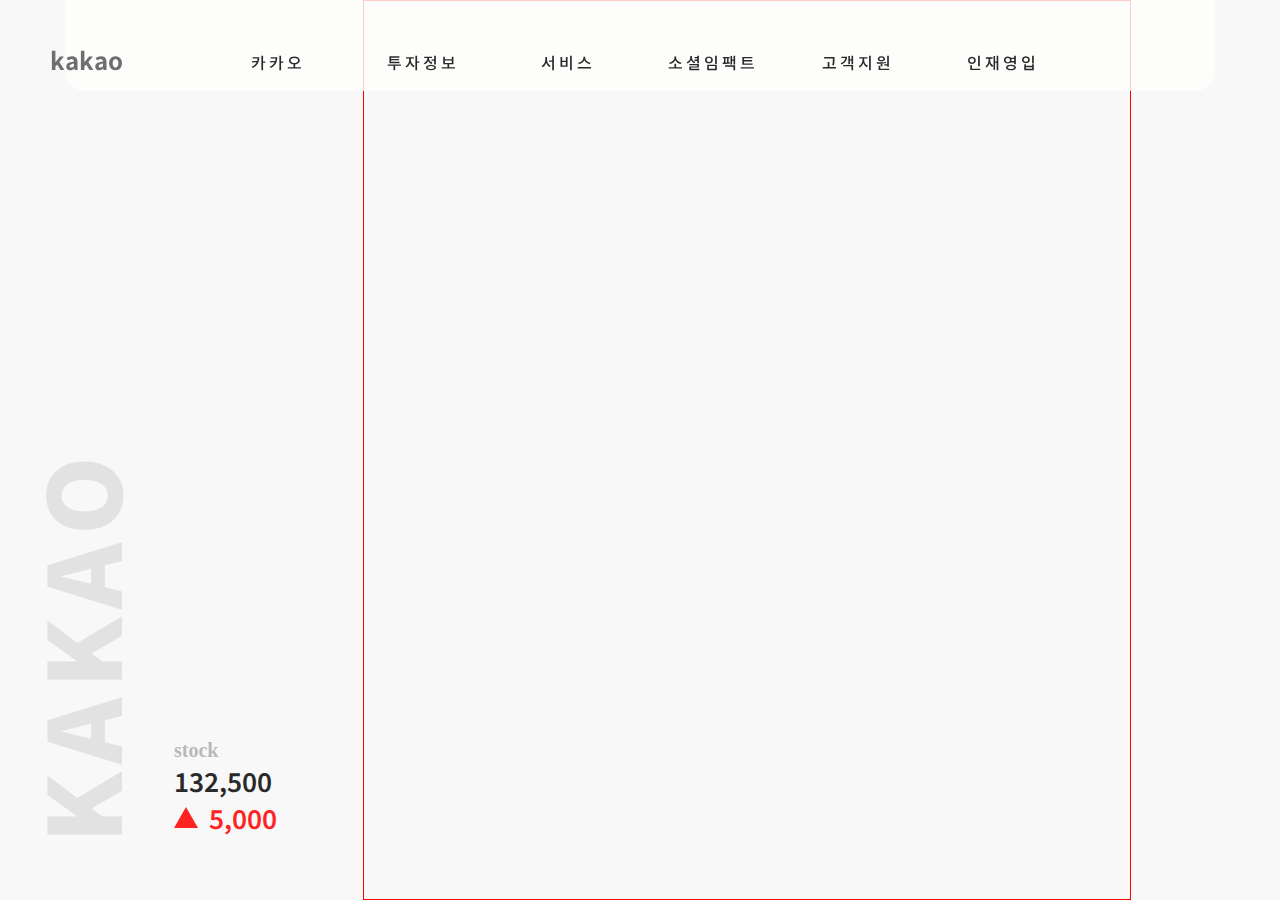
==== src/main.html @ daf3511b "First upload" ====
<!DOCTYPE html>
<html lang="en">
<head>
    <meta charset="UTF-8">
    <meta name="viewport" content="width=device-width, initial-scale=1.0">
    <link href="https://fonts.googleapis.com/css2?family=Noto+Sans+KR:wght@400;500;700;900&display=swap" rel="stylesheet">
    <link rel="stylesheet" href="css/default.css" type="text/css">
    <link rel="stylesheet" href="css/style.css" type="text/css">
    <script src="https://ajax.googleapis.com/ajax/libs/jquery/3.4.1/jquery.min.js"></script>
    <script src="script/data.js"></script>
    <script src="script/menu.js"></script>
    <script src="script/script.js"></script>
    <title></title>
</head>
<body>
    <container>
        <nav class = "menu_cont">
            <a href="javascript:void(0)" class="logo">
                <span>kakao</span>
            </a>
            <div class="menu_wrap">
                <ul class="menu_set">
                    <!-- Add menu tag -->
                </ul>
                <div class="menu_bg"></div>
            </div>
        </nav>
        <div class="main_cont">
            <section class = "tit_cont cont">
                <div class="tit_wrap">
                    <span>KAKAO</span>
                </div>
                <div class="stok_wrap">
                    <div class="stok_txt_wrap">
                        <h1>stock</h1>
                        <span class = "ret">132,500</span>
                        <span class = "chg">5,000</span>
                    </div>
                </div>
            </section>
            <section class = "pres_cont cont">

            </section>
        </div>
    </container>
</body>
</html>
---- src/css/default.css ----
.testline{border: 1px solid #f00;}
*{padding: 0; margin: 0; box-sizing: border-box;}

a,
a:link,
a:visited,
a:hover {color: #000; text-decoration: none; display: block;}

a.off{cursor: default;}

ul,
li{list-style: none;}

/* Center Align(position : absolute) */
.align_center{top: 0; bottom: 0; left: 0; right: 0; margin: auto;}
---- src/css/style.css ----
.line{border: 1px solid red;}
html{min-width: 1200px;}
body{overflow: hidden;}
span{font-family: 'Noto Sans KR', sans-serif;}
.menu_cont{position: fixed; width: 100vw; z-index: 20;}
.menu_cont .logo{display: block; position: absolute; left: 0; bottom: -7px; padding-left: 50px;}
.menu_cont .logo > span{font-family: 'Noto Sans KR', sans-serif; font-size: 1.5rem; color: #6e6e6e; font-weight: bold;}
.menu_cont .menu_wrap{width: 870px; min-width: 570px; height: 70px; margin: 0 auto; position: relative;}
.menu_cont .menu_wrap .menu_set{display: flex; width: 100%; height: 90px; padding-top: 30px;}
.menu_cont .menu_wrap .menu_set > li{display: inline-block; flex: 1; }
.menu_cont .menu_wrap .menu_set > li::before{content: ""; height: 1px; width: 140px; position: absolute; transform: translateX(-50%); left: 50%; bottom: 0;}
.menu_cont .menu_wrap .menu_set > li > a{display: block; position: relative; text-align: center; padding: 20px 0;}
.menu_cont .menu_wrap .menu_set > li > a > span{color: #292929; font-size: 1rem; font-weight: 500; letter-spacing: 3px;}
.menu_cont .menu_wrap .menu_set > li > .dept2{display: flex; position: absolute; width: 1150px; left: 50%; top: 90px; height: 0px; 
     transform: translateX(-50%); min-width: 760px; visibility: hidden; overflow: hidden; transition: height .2s;}
.menu_cont .menu_wrap .menu_set > li.on > .dept2{visibility: visible;}
.menu_cont .menu_wrap .menu_set > li > .dept2 > li{display: block; flex: 1;}
.menu_cont .menu_wrap .menu_set > li > .dept2 > li > a{position: relative; text-align: center; padding: 15px 0;}
.menu_cont .menu_wrap .menu_set > li > .dept2 > li > a > span{color: #292929; font-size: 0.93rem; font-weight: 500; letter-spacing: 3px;}
.menu_cont .menu_wrap .menu_set > li > .dept2 > li > .dept3 > li > a{position: relative; padding: 5px 0; text-align: center;}
.menu_cont .menu_wrap .menu_set > li > .dept2 > li > .dept3 > li > a > span{color: #808080; font-size: 0.87rem; font-weight: 500; letter-spacing: 3px;}

.menu_cont .menu_wrap .menu_bg{width: 1150px; height: 91px; position: absolute; left: 50%; top: 0; z-index: -5;  background: #fefefb;
     border-radius: 0 0 20px 20px; transform: translateX(-50%); opacity: 0.8; min-width: 760px; transition: height .2s;}

.main_cont{width: 3600px; height: 100vh; background: #f8f8f8; position: relative;}
.main_cont .cont{position: absolute; height: 100%; bottom: 0;}
.main_cont .tit_cont{width: 298px;}
.main_cont .tit_cont .tit_wrap{float: left; width: 50%; height: 100%; position: relative;}
.main_cont .tit_cont .tit_wrap > span{display: block; position: absolute; color: #292929; font-size: 6.25rem; font-weight: 900; opacity: 0.1; 
     letter-spacing: 10px; transform: rotate(-90deg); left: -120px; bottom: 183px;}
.main_cont .tit_cont .stok_wrap{float : left; width: 50%; height: 100%; position: relative;}
.main_cont .tit_cont .stok_wrap .stok_txt_wrap{position: absolute; bottom: 64px; left: 25px;}
.main_cont .tit_cont .stok_wrap .stok_txt_wrap > h1{color: #292929; opacity: 0.3; font-size: 1.25rem;}
.main_cont .tit_cont .stok_wrap .stok_txt_wrap > span{display: block; font-size: 1.625rem; font-weight: 600;}
.main_cont .tit_cont .stok_wrap .stok_txt_wrap .ret{color: #292929;}
.main_cont .tit_cont .stok_wrap .stok_txt_wrap .chg{color: #fe2323; position: relative; padding-left: 35px;}
.main_cont .tit_cont .stok_wrap .stok_txt_wrap .chg::after{content: ""; display: block; width: 0; height: 0; border-left: 12px solid transparent; 
     border-right: 12px solid transparent; border-bottom: 21px solid #fe2323; position: absolute; left: 0; bottom: 8px;}
.main_cont .pres_cont{width: 768px; left: 363px; border : 1px solid red;}
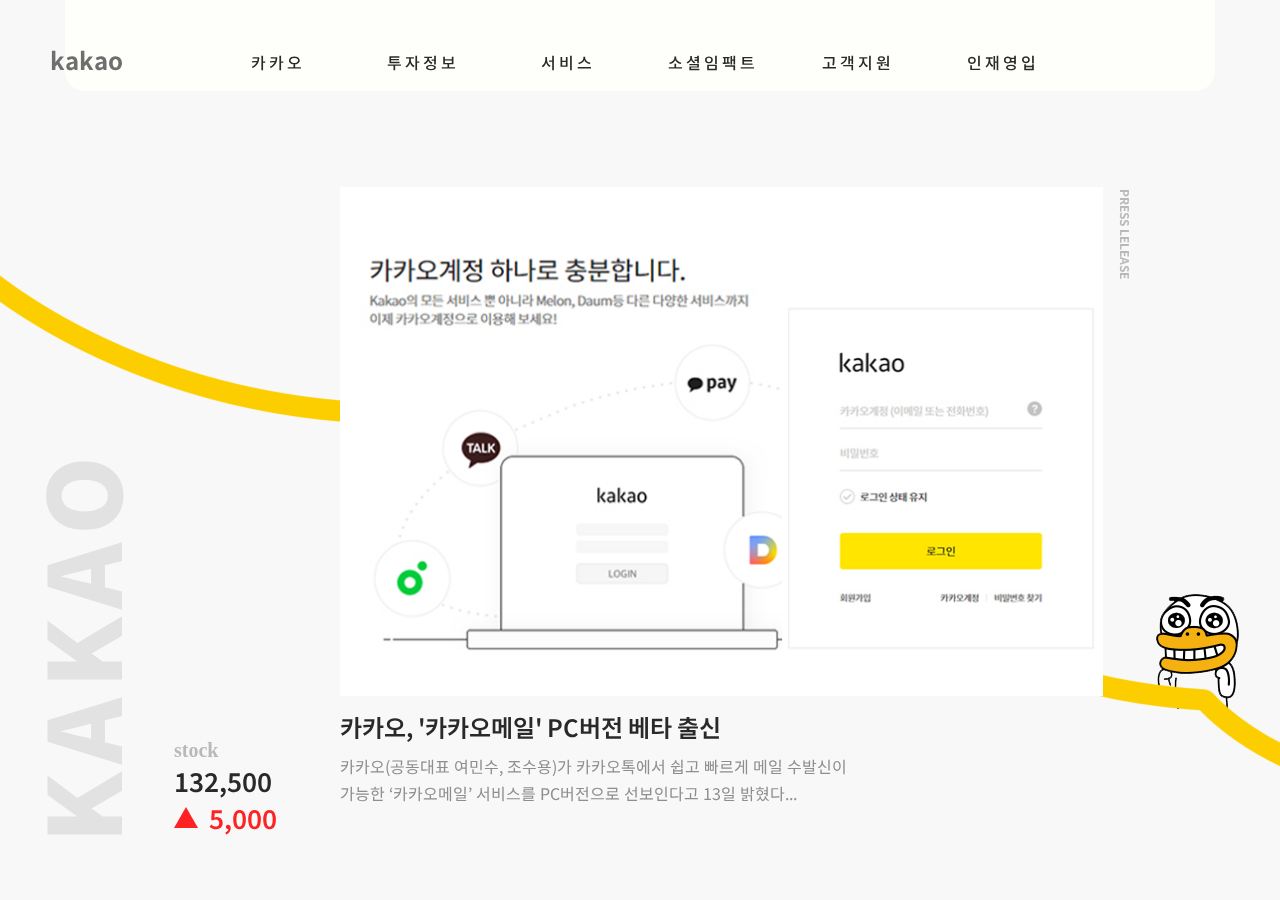
==== commit 00b9da56: "All frame clear" ====
--- a/src/main.html
+++ b/src/main.html
@@ -26,21 +26,85 @@
             </div>
         </nav>
         <div class="main_cont">
-            <section class = "tit_cont cont">
-                <div class="tit_wrap">
-                    <span>KAKAO</span>
-                </div>
-                <div class="stok_wrap">
-                    <div class="stok_txt_wrap">
-                        <h1>stock</h1>
-                        <span class = "ret">132,500</span>
-                        <span class = "chg">5,000</span>
+            <div class="main_wrap">
+                <section class = "tit_cont cont">
+                    <div class="tit_wrap">
+                        <span>KAKAO</span>
                     </div>
-                </div>
-            </section>
-            <section class = "pres_cont cont">
-
-            </section>
+                    <div class="stok_wrap">
+                        <div class="stok_txt_wrap">
+                            <h1>stock</h1>
+                            <span class = "ret">132,500</span>
+                            <span class = "chg">5,000</span>
+                        </div>
+                    </div>
+                </section>
+                <section class = "pres_cont cont">
+                    <div class="img_wrap">
+                        <a href="javascript:void(0)">
+                            <div class = "img_pres"></div>
+                        </a>
+                        <span class = "txt_pres">PRESS LELEASE</span>
+                    </div>
+                    <div class="txt_wrap">
+                        <a href="javascript:void(0)">
+                            <span class = "txt_tit">카카오, '카카오메일' PC버전 베타 출신</span>
+                      
+                            <span class = "txt_det">
+                                카카오(공동대표 여민수, 조수용)가 카카오톡에서 쉽고 빠르게 메일 수발신이<br>
+                                가능한  ‘카카오메일’ 서비스를 PC버전으로 선보인다고 13일 밝혔다...</span>
+                        </a>
+                    </div>
+                </section>
+                <section class = "ser_tech_cont cont">
+                    <div class="left_cont rl_cont">
+                        <a href="javascript:void(0)">
+                            <div class="ser_img1"></div>
+                            <div class="ser_img2"></div>
+                        </a>
+                        <span class = "txt_ser">SERVICE</span>
+                    </div>
+                    <div class="right_cont rl_cont">
+                        <div class="ser_txt_cont">
+                            <div class="ser_txt">
+                                <a href="javascript:void(0)">
+                                    <h1>사람과 세상, 그 이상을 연결하는 카톡</h1>
+                                    <span>채팅은 물론 일정 관리, 송금, #검색 등 다양한 기능을<br>
+                                        제공하는 카카오톡은 우리의 생활을 보다 편리하게 만들<br>
+                                        어 주고 있습니다. 카카오톡을 통해 세상의 정보와 즐길<br>
+                                        거리에 보다 가까이 ...</span>
+                                </a>
+                            </div>
+                        </div>
+                        <div class="tech_cont">
+                            <a href="javascript:void(0)">
+                                <h1 class = "tit">새로워진 카카오 tech를 소개합니다.</h1>
+                                <div class = "img"></div>
+                            </a>
+                            <span class = "txt_tech">TECH</span>
+                        </div>
+                    </div>
+                </section>
+                <section class = "soc_pri_cont cont">
+                    <div class="soc_cont">
+                        <a href="javascript:void(0)">
+                            <div class="img_soc"></div>
+                            <div class="soc_txt">
+                                <h1>세계 행복의 날 기념, 같이가치 ‘안녕하세요’ 캠페인을 소개합니다.</h1>
+                                <span>'세계 행복의 날'이라는 기념일을 들어보신 적 있나요? 2012년 국제연합(UN)이 모든 사람들이 행복하게 살 수 있도록 전 세계가 함께<br>
+                                    노력하자는 취지로 매년 3월 20일을 '세계 행복의 날'로 정했는데요...</span>
+                            </div>
+                        </a>
+                        <div class="txt_soc">SOCIAL IMPACT</div>
+                    </div>
+                    <div class="pri_cont">
+                        <a href="javascript:void(0)">
+                            <div class="pri_txt">카카오는 데이터의 연결과 보호의 균형을<br>
+                                위해 언제나 최선을 다하겠습니다.</div>
+                        </a>
+                    </div>
+                </section>
+            </div>
         </div>
     </container>
 </body>
--- a/src/css/style.css
+++ b/src/css/style.css
@@ -1,7 +1,9 @@
 .line{border: 1px solid red;}
-html{min-width: 1200px;}
-body{overflow: hidden;}
+html{min-width: 1200px; scroll-behavior: smooth;}
+body{overflow-y: hidden; background: #f8f8f8;}
 span{font-family: 'Noto Sans KR', sans-serif;}
+
+/* menu */
 .menu_cont{position: fixed; width: 100vw; z-index: 20;}
 .menu_cont .logo{display: block; position: absolute; left: 0; bottom: -7px; padding-left: 50px;}
 .menu_cont .logo > span{font-family: 'Noto Sans KR', sans-serif; font-size: 1.5rem; color: #6e6e6e; font-weight: bold;}
@@ -19,22 +21,77 @@
 .menu_cont .menu_wrap .menu_set > li > .dept2 > li > a > span{color: #292929; font-size: 0.93rem; font-weight: 500; letter-spacing: 3px;}
 .menu_cont .menu_wrap .menu_set > li > .dept2 > li > .dept3 > li > a{position: relative; padding: 5px 0; text-align: center;}
 .menu_cont .menu_wrap .menu_set > li > .dept2 > li > .dept3 > li > a > span{color: #808080; font-size: 0.87rem; font-weight: 500; letter-spacing: 3px;}
+.menu_cont .menu_wrap .menu_bg{width: 1150px; height: 91px; position: absolute; left: 50%; top: 0; z-index: -5;  background: #fefefb;
+     border-radius: 0 0 20px 20px; transform: translateX(-50%); opacity: 0.9; min-width: 760px; transition: height .2s;}
+/* main container */
+.main_cont{width: 100vw; height: 100vh; overflow-x: auto; min-height: 802px;}
+.main_cont .main_wrap{width: 3600px; height: 100%; position: relative; overflow-y: hidden;}
+.main_cont .main_wrap::after{content: "";display: block; position: absolute; width: 3600px; height: 800px; background: url("../img/line_bg.png") no-repeat 0 0;
+      background-size: cover; z-index: -5; background-position-y: -200px; bottom: -34px;}
+.main_cont .main_wrap .cont{position: absolute; height: 100%; bottom: 0;}
 
-.menu_cont .menu_wrap .menu_bg{width: 1150px; height: 91px; position: absolute; left: 50%; top: 0; z-index: -5;  background: #fefefb;
-     border-radius: 0 0 20px 20px; transform: translateX(-50%); opacity: 0.8; min-width: 760px; transition: height .2s;}
+/* - stok & title*/
+.main_cont .main_wrap .tit_cont{width: 298px;}
+.main_cont .main_wrap .tit_cont .tit_wrap{float: left; width: 50%; height: 100%; position: relative;}
+.main_cont .main_wrap .tit_cont .tit_wrap > span{display: block; position: absolute; color: #292929; font-size: 6.25rem; font-weight: 900; opacity: 0.1; 
+     letter-spacing: 10px; transform: rotate(-90deg); left: -120px; bottom: 183px;}
+.main_cont .main_wrap .tit_cont .stok_wrap{float : left; width: 50%; height: 100%; position: relative;}
+.main_cont .main_wrap .tit_cont .stok_wrap .stok_txt_wrap{position: absolute; bottom: 64px; left: 25px;}
+.main_cont .main_wrap .tit_cont .stok_wrap .stok_txt_wrap > h1{color: #292929; opacity: 0.3; font-size: 1.25rem;}
+.main_cont .main_wrap .tit_cont .stok_wrap .stok_txt_wrap > span{display: block; font-size: 1.625rem; font-weight: 600;}
+.main_cont .main_wrap .tit_cont .stok_wrap .stok_txt_wrap .ret{color: #292929;}
+.main_cont .main_wrap .tit_cont .stok_wrap .stok_txt_wrap .chg{color: #fe2323; position: relative; padding-left: 35px;}
+.main_cont .main_wrap .tit_cont .stok_wrap .stok_txt_wrap .chg::after{content: ""; display: block; width: 0; height: 0; border-left: 12px solid transparent; 
+     border-right: 12px solid transparent; border-bottom: 21px solid #fe2323; position: absolute; left: 0; bottom: 8px;}
 
-.main_cont{width: 3600px; height: 100vh; background: #f8f8f8; position: relative;}
-.main_cont .cont{position: absolute; height: 100%; bottom: 0;}
-.main_cont .tit_cont{width: 298px;}
-.main_cont .tit_cont .tit_wrap{float: left; width: 50%; height: 100%; position: relative;}
-.main_cont .tit_cont .tit_wrap > span{display: block; position: absolute; color: #292929; font-size: 6.25rem; font-weight: 900; opacity: 0.1; 
-     letter-spacing: 10px; transform: rotate(-90deg); left: -120px; bottom: 183px;}
-.main_cont .tit_cont .stok_wrap{float : left; width: 50%; height: 100%; position: relative;}
-.main_cont .tit_cont .stok_wrap .stok_txt_wrap{position: absolute; bottom: 64px; left: 25px;}
-.main_cont .tit_cont .stok_wrap .stok_txt_wrap > h1{color: #292929; opacity: 0.3; font-size: 1.25rem;}
-.main_cont .tit_cont .stok_wrap .stok_txt_wrap > span{display: block; font-size: 1.625rem; font-weight: 600;}
-.main_cont .tit_cont .stok_wrap .stok_txt_wrap .ret{color: #292929;}
-.main_cont .tit_cont .stok_wrap .stok_txt_wrap .chg{color: #fe2323; position: relative; padding-left: 35px;}
-.main_cont .tit_cont .stok_wrap .stok_txt_wrap .chg::after{content: ""; display: block; width: 0; height: 0; border-left: 12px solid transparent; 
-     border-right: 12px solid transparent; border-bottom: 21px solid #fe2323; position: absolute; left: 0; bottom: 8px;}
-.main_cont .pres_cont{width: 768px; left: 363px; border : 1px solid red;}+/* - press release */
+.main_cont .main_wrap .pres_cont{width: 768px; left: 340px;}
+.main_cont .main_wrap .pres_cont .img_wrap{height: 700px;position :relative; }
+.main_cont .main_wrap .pres_cont .img_wrap .img_pres{width: 763px; height: 513px; position: absolute; background: url("../img/pressRelease_img.png") no-repeat 0 0; 
+     background-size: contain; bottom: 0px;}
+.main_cont .main_wrap .pres_cont .img_wrap .txt_pres{display: block; position : absolute; transform: rotate(90deg); color: #292929; font-size: 0.75rem; 
+     opacity: 0.3; font-weight: 700; top: 225px; right: -62px;}
+.main_cont .main_wrap .pres_cont .txt_wrap{height: calc(100% - 700px); position: relative; }
+.main_cont .main_wrap .pres_cont .txt_wrap .txt_tit{display: block; color : #292929; font-size: 1.5rem; font-weight: 600; padding: 9px 0 9px 0;}
+.main_cont .main_wrap .pres_cont .txt_wrap .txt_det{display: block; color : #8e8e8e; font-weight: 400; line-height: 27px;}
+
+/*  */
+/* 964px */
+.main_cont .main_wrap .ser_tech_cont{width: 964px; left: 1318px;}
+.main_cont .main_wrap .ser_tech_cont .rl_cont{float: left; width: 50%; height: 100%; position: relative;}
+.main_cont .main_wrap .ser_tech_cont .left_cont > a::before{content: ""; display: block; position: absolute;height: 678px; width: 474px; top: 186px; left: 0;}
+.main_cont .main_wrap .ser_tech_cont .left_cont > a::after{content: ""; display: block; position: absolute;height: 373px; width: 197px;  top: 150px; right: -92px;}
+.main_cont .main_wrap .ser_tech_cont .left_cont > a > .ser_img1{position: absolute; height: 678px; width: 474px; 
+     background: url("../img/service_img1.png") no-repeat 0 0; background-size: cover; top: 186px; left: 0; z-index: -5;}
+.main_cont .main_wrap .ser_tech_cont .left_cont > a > .ser_img2{position: absolute; height: 373px; width: 197px;
+     background: url("../img/service_img2.png") no-repeat 0 0; background-size: cover; top: 150px; right: -92px;}
+.main_cont .main_wrap .ser_tech_cont .left_cont .txt_ser{display: block; position: absolute; bottom: 55px; left: 0; color: #292929; font-size: 0.75rem; 
+     opacity: 0.3; font-weight: 700;}
+.main_cont .main_wrap .ser_tech_cont .right_cont .ser_txt_cont{height: 50%; position: relative; padding-left: 105px;}
+.main_cont .main_wrap .ser_tech_cont .right_cont .ser_txt_cont .ser_txt > a{ position: absolute; top: 186px;}
+.main_cont .main_wrap .ser_tech_cont .right_cont .ser_txt_cont .ser_txt > a > h1{color: #292929; letter-spacing: -2px; padding-bottom: 18px; font-weight: 600;}
+.main_cont .main_wrap .ser_tech_cont .right_cont .ser_txt_cont .ser_txt > a >  span{color: #8e8e8e; display: block; line-height: 27px; font-weight: 400;}
+.main_cont .main_wrap .ser_tech_cont .right_cont .tech_cont{height: 50%; padding-left: 105px;}
+.main_cont .main_wrap .ser_tech_cont .right_cont .tech_cont > a{position: absolute; bottom: 90px;}
+.main_cont .main_wrap .ser_tech_cont .right_cont .tech_cont > a > .tit{color: #292929; letter-spacing: -2px; padding-bottom: 15px;}
+.main_cont .main_wrap .ser_tech_cont .right_cont .tech_cont > a > .img{width: 375px; height: 314px; background: cyan; border-radius: 25px;}
+.main_cont .main_wrap .ser_tech_cont .right_cont .tech_cont > a > .txt_tech{display: block; position: absolute; bottom: 0; left: 0;}
+.main_cont .main_wrap .ser_tech_cont .right_cont .tech_cont .txt_tech{display: block; position: absolute; bottom: 55px; left: 105px; color: #292929; font-size: 0.75rem; 
+     opacity: 0.3; font-weight: 700;}
+
+/* social container */
+.main_cont .main_wrap .soc_pri_cont{width: 900px; left: 2551px;}
+.main_cont .main_wrap .soc_pri_cont .soc_cont{height: 830px;}
+.main_cont .main_wrap .soc_pri_cont .soc_cont .txt_soc{display: block; position: absolute; top: 163px; left: 0; color: #292929; font-size: 0.75rem; 
+     opacity: 0.3; font-weight: 700;}
+.main_cont .main_wrap .soc_pri_cont .soc_cont > a::before{content: ""; display: block; position: absolute; width: 898px; height: 450px; top: 186px;}
+.main_cont .main_wrap .soc_pri_cont .soc_cont > a > .img_soc{width: 898px; height: 450px; position: absolute; background: url("../img/socialimpact_img1.png") no-repeat 0 0; 
+     background-size: contain; top: 186px; z-index: -5;}
+.main_cont .main_wrap .soc_pri_cont .soc_cont > a > .soc_txt{position: absolute; bottom: 194px;}
+.main_cont .main_wrap .soc_pri_cont .soc_cont > a > .soc_txt > h1{color: #292929; letter-spacing: -2px; padding-bottom: 10px; font-weight: 600;}
+.main_cont .main_wrap .soc_pri_cont .soc_cont > a > .soc_txt > span{color: #8e8e8e; display: block; line-height: 27px; font-weight: 400;}
+.main_cont .main_wrap .soc_pri_cont .pri_cont{height: 160px; position: relative;}
+.main_cont .main_wrap .soc_pri_cont .pri_cont > a{position: absolute;right: 0; top: 30px;}
+.main_cont .main_wrap .soc_pri_cont .pri_cont > a::before{content: ""; display: block; position: absolute; width: 34px; height: 40px;
+      background: url("../img/pri_icon.png") no-repeat 0 0; background-size: cover; left: -47px; top: 1px;}
+.main_cont .main_wrap .soc_pri_cont .pri_cont > a > .pri_txt{color: #292929; font-weight: 600;}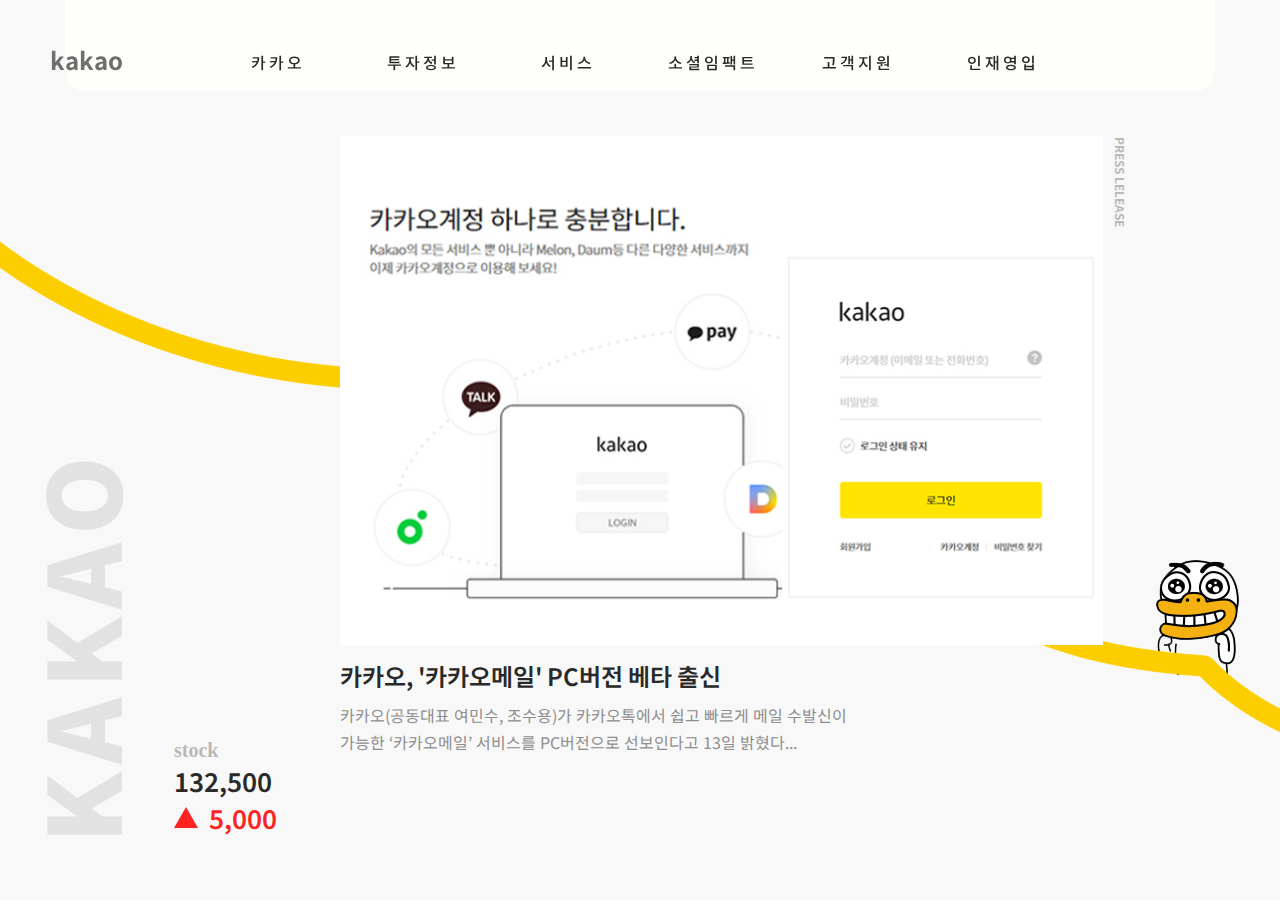
==== commit 3ba50dcf: "Change point to bottom" ====
--- a/src/main.html
+++ b/src/main.html
@@ -40,24 +40,54 @@
                     </div>
                 </section>
                 <section class = "pres_cont cont">
-                    <div class="img_wrap">
-                        <a href="javascript:void(0)">
-                            <div class = "img_pres"></div>
-                        </a>
-                        <span class = "txt_pres">PRESS LELEASE</span>
-                    </div>
-                    <div class="txt_wrap">
-                        <a href="javascript:void(0)">
-                            <span class = "txt_tit">카카오, '카카오메일' PC버전 베타 출신</span>
-                      
-                            <span class = "txt_det">
-                                카카오(공동대표 여민수, 조수용)가 카카오톡에서 쉽고 빠르게 메일 수발신이<br>
-                                가능한  ‘카카오메일’ 서비스를 PC버전으로 선보인다고 13일 밝혔다...</span>
-                        </a>
+                    <div class="pres_wrap">
+                        <div class="img_wrap">
+                            <a href="javascript:void(0)">
+                                <div class = "img_pres"></div>
+                            </a>
+                            <span class = "txt_pres">PRESS LELEASE</span>
+                        </div>
+                        <div class="txt_wrap">
+                            <a href="javascript:void(0)">
+                                <span class = "txt_tit">카카오, '카카오메일' PC버전 베타 출신</span>
+                                <span class = "txt_det">
+                                    카카오(공동대표 여민수, 조수용)가 카카오톡에서 쉽고 빠르게 메일 수발신이<br>
+                                    가능한  ‘카카오메일’ 서비스를 PC버전으로 선보인다고 13일 밝혔다...</span>
+                            </a>
+                        </div>
                     </div>
                 </section>
                 <section class = "ser_tech_cont cont">
                     <div class="left_cont rl_cont">
+                        <a href="javascript:void(0)">
+                            <div class="ser_img1"></div>
+                            <div class="ser_img2"></div>
+                        </a>
+                        <span class = "txt_ser">SERVICE</span>
+                    </div>
+                    <div class="right_cont rl_cont">
+                        <div class="right_wrap">
+                            <div class="ser_txt_cont">
+                                <div class="ser_txt">
+                                    <a href="javascript:void(0)">
+                                        <h1>사람과 세상, 그 이상을 연결하는 카톡</h1>
+                                        <span>채팅은 물론 일정 관리, 송금, #검색 등 다양한 기능을<br>
+                                            제공하는 카카오톡은 우리의 생활을 보다 편리하게 만들<br>
+                                            어 주고 있습니다. 카카오톡을 통해 세상의 정보와 즐길<br>
+                                            거리에 보다 가까이 ...</span>
+                                    </a>
+                                </div>
+                            </div>
+                            <div class="tech_cont">
+                                <a href="javascript:void(0)">
+                                    <h1 class = "tit">새로워진 카카오 tech를 소개합니다.</h1>
+                                    <div class = "img"></div>
+                                </a>
+                                <span class = "txt_tech">TECH</span>
+                            </div>
+                        </div>
+                    </div>
+                    <!-- <div class="left_cont rl_cont">
                         <a href="javascript:void(0)">
                             <div class="ser_img1"></div>
                             <div class="ser_img2"></div>
@@ -83,10 +113,40 @@
                             </a>
                             <span class = "txt_tech">TECH</span>
                         </div>
-                    </div>
+                    </div> -->
                 </section>
                 <section class = "soc_pri_cont cont">
-                    <div class="soc_cont">
+                    <div class="soc_pri_wrap">
+                        <div class="soc_cont">
+                            <a href="javascript:void(0)">
+                                <div class="img_soc"></div>
+                                <div class="soc_txt">
+                                    <h1>세계 행복의 날 기념, 같이가치 ‘안녕하세요’ 캠페인을 소개합니다.</h1>
+                                    <span>'세계 행복의 날'이라는 기념일을 들어보신 적 있나요? 2012년 국제연합(UN)이 모든 사람들이 행복하게 살 수 있도록 전 세계가 함께<br>
+                                        노력하자는 취지로 매년 3월 20일을 '세계 행복의 날'로 정했는데요...</span>
+                                </div>
+                            </a>
+                            <div class="txt_soc">SOCIAL IMPACT</div>
+                        </div>
+                        <div class="pri_cont">
+                            <a href="javascript:void(0)">
+                                <div class="pri_txt">카카오는 데이터의 연결과 보호의 균형을<br>
+                                    위해 언제나 최선을 다하겠습니다.</div>
+                            </a>
+                        </div>
+                    </div>
+                    <!-- <div class="soc_cont line">
+                        <a href="javascript:void(0)">
+                            <div class="img_soc"></div>
+                            <div class="soc_txt">
+                                <h1>세계 행복의 날 기념, 같이가치 ‘안녕하세요’ 캠페인을 소개합니다.</h1>
+                                <span>'세계 행복의 날'이라는 기념일을 들어보신 적 있나요? 2012년 국제연합(UN)이 모든 사람들이 행복하게 살 수 있도록 전 세계가 함께<br>
+                                    노력하자는 취지로 매년 3월 20일을 '세계 행복의 날'로 정했는데요...</span>
+                            </div>
+                        </a>
+                        <div class="txt_soc">SOCIAL IMPACT</div>
+                    </div> -->
+                    <!-- <div class="soc_cont">
                         <a href="javascript:void(0)">
                             <div class="img_soc"></div>
                             <div class="soc_txt">
@@ -102,7 +162,7 @@
                             <div class="pri_txt">카카오는 데이터의 연결과 보호의 균형을<br>
                                 위해 언제나 최선을 다하겠습니다.</div>
                         </a>
-                    </div>
+                    </div> -->
                 </section>
             </div>
         </div>
--- a/src/css/style.css
+++ b/src/css/style.css
@@ -1,6 +1,6 @@
 .line{border: 1px solid red;}
-html{min-width: 1200px; scroll-behavior: smooth;}
-body{overflow-y: hidden; background: #f8f8f8;}
+html{ scroll-behavior: smooth; height: 100%;}
+body{overflow-y: hidden; background: #f8f8f8; height: 100%;}
 span{font-family: 'Noto Sans KR', sans-serif;}
 
 /* menu */
@@ -23,11 +23,12 @@
 .menu_cont .menu_wrap .menu_set > li > .dept2 > li > .dept3 > li > a > span{color: #808080; font-size: 0.87rem; font-weight: 500; letter-spacing: 3px;}
 .menu_cont .menu_wrap .menu_bg{width: 1150px; height: 91px; position: absolute; left: 50%; top: 0; z-index: -5;  background: #fefefb;
      border-radius: 0 0 20px 20px; transform: translateX(-50%); opacity: 0.9; min-width: 760px; transition: height .2s;}
+
 /* main container */
-.main_cont{width: 100vw; height: 100vh; overflow-x: auto; min-height: 802px;}
+.main_cont{width: 100vw; height: 100%; min-height: 856px;}
 .main_cont .main_wrap{width: 3600px; height: 100%; position: relative; overflow-y: hidden;}
 .main_cont .main_wrap::after{content: "";display: block; position: absolute; width: 3600px; height: 800px; background: url("../img/line_bg.png") no-repeat 0 0;
-      background-size: cover; z-index: -5; background-position-y: -200px; bottom: -34px;}
+      background-size: cover; z-index: -5; background-position-y: -200px; bottom: 0px;}
 .main_cont .main_wrap .cont{position: absolute; height: 100%; bottom: 0;}
 
 /* - stok & title*/
@@ -46,43 +47,54 @@
 
 /* - press release */
 .main_cont .main_wrap .pres_cont{width: 768px; left: 340px;}
-.main_cont .main_wrap .pres_cont .img_wrap{height: 700px;position :relative; }
-.main_cont .main_wrap .pres_cont .img_wrap .img_pres{width: 763px; height: 513px; position: absolute; background: url("../img/pressRelease_img.png") no-repeat 0 0; 
+.main_cont .main_wrap .pres_cont .pres_wrap{position: absolute; bottom: 144px;}
+.main_cont .main_wrap .pres_cont .pres_wrap .img_wrap{width: 763px; height: 513px; position :relative;}
+.main_cont .main_wrap .pres_cont .pres_wrap .img_wrap .img_pres{height: 513px; background: url("../img/pressRelease_img.png") no-repeat 0 0; 
      background-size: contain; bottom: 0px;}
-.main_cont .main_wrap .pres_cont .img_wrap .txt_pres{display: block; position : absolute; transform: rotate(90deg); color: #292929; font-size: 0.75rem; 
-     opacity: 0.3; font-weight: 700; top: 225px; right: -62px;}
-.main_cont .main_wrap .pres_cont .txt_wrap{height: calc(100% - 700px); position: relative; }
-.main_cont .main_wrap .pres_cont .txt_wrap .txt_tit{display: block; color : #292929; font-size: 1.5rem; font-weight: 600; padding: 9px 0 9px 0;}
-.main_cont .main_wrap .pres_cont .txt_wrap .txt_det{display: block; color : #8e8e8e; font-weight: 400; line-height: 27px;}
+.main_cont .main_wrap .pres_cont .pres_wrap .img_wrap .txt_pres{display: block; position : absolute; transform: rotate(90deg); color: #292929; font-size: 0.75rem; 
+     opacity: 0.3; font-weight: 700; top: 37px; right: -62px;}
+.main_cont .main_wrap .pres_cont .pres_wrap .txt_wrap .txt_tit{display: block; color : #292929; font-size: 1.5rem; font-weight: 600; padding: 9px 0 9px 0;}
+.main_cont .main_wrap .pres_cont .pres_wrap .txt_wrap .txt_det{display: block; color : #8e8e8e; font-weight: 400; line-height: 27px;}
 
-/*  */
-/* 964px */
+/* service tech container */
 .main_cont .main_wrap .ser_tech_cont{width: 964px; left: 1318px;}
 .main_cont .main_wrap .ser_tech_cont .rl_cont{float: left; width: 50%; height: 100%; position: relative;}
-.main_cont .main_wrap .ser_tech_cont .left_cont > a::before{content: ""; display: block; position: absolute;height: 678px; width: 474px; top: 186px; left: 0;}
-.main_cont .main_wrap .ser_tech_cont .left_cont > a::after{content: ""; display: block; position: absolute;height: 373px; width: 197px;  top: 150px; right: -92px;}
-.main_cont .main_wrap .ser_tech_cont .left_cont > a > .ser_img1{position: absolute; height: 678px; width: 474px; 
-     background: url("../img/service_img1.png") no-repeat 0 0; background-size: cover; top: 186px; left: 0; z-index: -5;}
+.main_cont .main_wrap .ser_tech_cont .left_cont > a{height: 678px; width: 474px; position: absolute; bottom: 86px;}
+.main_cont .main_wrap .ser_tech_cont .left_cont > a::before{content: ""; display: block; position: absolute; height: 678px; width: 474px; left: 0;}
+.main_cont .main_wrap .ser_tech_cont .left_cont > a::after{content: ""; display: block; position: absolute; height: 373px; width: 197px; top: -33px; right: -92px; z-index: 5;}
+.main_cont .main_wrap .ser_tech_cont .left_cont > a > .ser_img1{width: 100%; height: 100%; background: url("../img/service_img1.png") no-repeat 0 0; background-size: cover; z-index: -5;}
 .main_cont .main_wrap .ser_tech_cont .left_cont > a > .ser_img2{position: absolute; height: 373px; width: 197px;
-     background: url("../img/service_img2.png") no-repeat 0 0; background-size: cover; top: 150px; right: -92px;}
-.main_cont .main_wrap .ser_tech_cont .left_cont .txt_ser{display: block; position: absolute; bottom: 55px; left: 0; color: #292929; font-size: 0.75rem; 
+     background: url("../img/service_img2.png") no-repeat 0 0; background-size: cover; top: -33px; right: -92px;}
+.main_cont .main_wrap .ser_tech_cont .left_cont .txt_ser{display: block; position: absolute; bottom: -25px; left: 0; color: #292929; font-size: 0.75rem; 
      opacity: 0.3; font-weight: 700;}
-.main_cont .main_wrap .ser_tech_cont .right_cont .ser_txt_cont{height: 50%; position: relative; padding-left: 105px;}
-.main_cont .main_wrap .ser_tech_cont .right_cont .ser_txt_cont .ser_txt > a{ position: absolute; top: 186px;}
+.main_cont .main_wrap .ser_tech_cont .right_cont .right_wrap{position: absolute; bottom: 86px;}
+.main_cont .main_wrap .ser_tech_cont .right_cont .ser_txt_cont{padding: 0 0 160px 105px;}
 .main_cont .main_wrap .ser_tech_cont .right_cont .ser_txt_cont .ser_txt > a > h1{color: #292929; letter-spacing: -2px; padding-bottom: 18px; font-weight: 600;}
-.main_cont .main_wrap .ser_tech_cont .right_cont .ser_txt_cont .ser_txt > a >  span{color: #8e8e8e; display: block; line-height: 27px; font-weight: 400;}
-.main_cont .main_wrap .ser_tech_cont .right_cont .tech_cont{height: 50%; padding-left: 105px;}
-.main_cont .main_wrap .ser_tech_cont .right_cont .tech_cont > a{position: absolute; bottom: 90px;}
+.main_cont .main_wrap .ser_tech_cont .right_cont .ser_txt_cont .ser_txt > a > span{color: #8e8e8e; display: block; line-height: 27px; font-weight: 400;}    
+.main_cont .main_wrap .ser_tech_cont .right_cont .tech_cont{padding-left: 105px;}
+.main_cont .main_wrap .ser_tech_cont .right_cont .tech_cont > a{}
 .main_cont .main_wrap .ser_tech_cont .right_cont .tech_cont > a > .tit{color: #292929; letter-spacing: -2px; padding-bottom: 15px;}
 .main_cont .main_wrap .ser_tech_cont .right_cont .tech_cont > a > .img{width: 375px; height: 314px; background: cyan; border-radius: 25px;}
-.main_cont .main_wrap .ser_tech_cont .right_cont .tech_cont > a > .txt_tech{display: block; position: absolute; bottom: 0; left: 0;}
-.main_cont .main_wrap .ser_tech_cont .right_cont .tech_cont .txt_tech{display: block; position: absolute; bottom: 55px; left: 105px; color: #292929; font-size: 0.75rem; 
+.main_cont .main_wrap .ser_tech_cont .right_cont .tech_cont .txt_tech{display: block; position: absolute; bottom: -23px; left: 105px; color: #292929; font-size: 0.75rem; 
      opacity: 0.3; font-weight: 700;}
 
 /* social container */
 .main_cont .main_wrap .soc_pri_cont{width: 900px; left: 2551px;}
-.main_cont .main_wrap .soc_pri_cont .soc_cont{height: 830px;}
-.main_cont .main_wrap .soc_pri_cont .soc_cont .txt_soc{display: block; position: absolute; top: 163px; left: 0; color: #292929; font-size: 0.75rem; 
+.main_cont .main_wrap .soc_pri_cont .soc_pri_wrap{position: absolute; bottom: 84px;}
+.main_cont .main_wrap .soc_pri_cont .soc_pri_wrap .soc_cont{}
+.main_cont .main_wrap .soc_pri_cont .soc_pri_wrap .soc_cont .txt_soc{display: block; position: absolute; top: 163px; left: 0; color: #292929; font-size: 0.75rem; 
+     opacity: 0.3; font-weight: 700;}
+.main_cont .main_wrap .soc_pri_cont .soc_pri_wrap .soc_cont > a::before{content: ""; display: block; position: absolute; width: 898px; height: 450px; top: 0;}
+.main_cont .main_wrap .soc_pri_cont .soc_pri_wrap .soc_cont > a > .img_soc{width: 898px; height: 450px; background: url("../img/socialimpact_img1.png") no-repeat 0 0; background-size: contain;}
+.main_cont .main_wrap .soc_pri_cont .soc_pri_wrap .soc_cont > a > .soc_txt{padding-top: 15px;}
+.main_cont .main_wrap .soc_pri_cont .soc_pri_wrap .soc_cont > a > .soc_txt > h1{color: #292929; letter-spacing: -2px; padding-bottom: 10px; font-weight: 600;}
+.main_cont .main_wrap .soc_pri_cont .soc_pri_wrap .soc_cont > a > .soc_txt > span{color: #8e8e8e; display: block; line-height: 27px; font-weight: 400;}
+.main_cont .main_wrap .soc_pri_cont .soc_pri_wrap .pri_cont{position: relative; padding: 78px 0 0 605px;}
+.main_cont .main_wrap .soc_pri_cont .soc_pri_wrap .pri_cont > a{}
+.main_cont .main_wrap .soc_pri_cont .soc_pri_wrap .pri_cont > a::before{content: ""; display: block; position: absolute; width: 34px; height: 40px;
+      background: url("../img/pri_icon.png") no-repeat 0 0; background-size: cover; right: 305px; bottom: -1px;}
+.main_cont .main_wrap .soc_pri_cont .soc_pri_wrap .pri_cont > a > .pri_txt{color: #292929; font-weight: 600;}
+/* .main_cont .main_wrap .soc_pri_cont .soc_cont .txt_soc{display: block; position: absolute; top: 163px; left: 0; color: #292929; font-size: 0.75rem; 
      opacity: 0.3; font-weight: 700;}
 .main_cont .main_wrap .soc_pri_cont .soc_cont > a::before{content: ""; display: block; position: absolute; width: 898px; height: 450px; top: 186px;}
 .main_cont .main_wrap .soc_pri_cont .soc_cont > a > .img_soc{width: 898px; height: 450px; position: absolute; background: url("../img/socialimpact_img1.png") no-repeat 0 0; 
@@ -94,4 +106,4 @@
 .main_cont .main_wrap .soc_pri_cont .pri_cont > a{position: absolute;right: 0; top: 30px;}
 .main_cont .main_wrap .soc_pri_cont .pri_cont > a::before{content: ""; display: block; position: absolute; width: 34px; height: 40px;
       background: url("../img/pri_icon.png") no-repeat 0 0; background-size: cover; left: -47px; top: 1px;}
-.main_cont .main_wrap .soc_pri_cont .pri_cont > a > .pri_txt{color: #292929; font-weight: 600;}+.main_cont .main_wrap .soc_pri_cont .pri_cont > a > .pri_txt{color: #292929; font-weight: 600;} */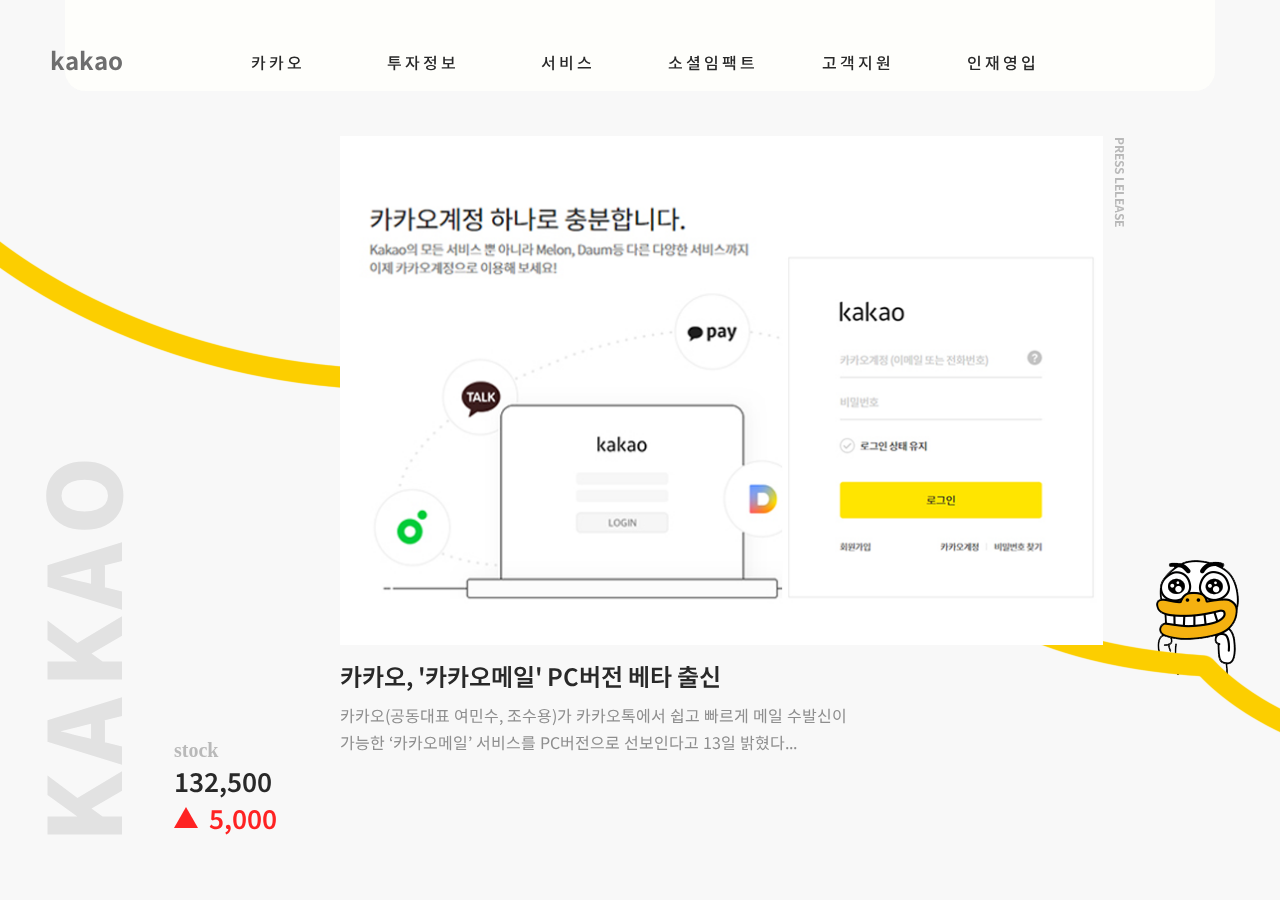
==== commit fbe00eb1: "Fixed scroll area" ====
--- a/src/main.html
+++ b/src/main.html
@@ -87,33 +87,6 @@
                             </div>
                         </div>
                     </div>
-                    <!-- <div class="left_cont rl_cont">
-                        <a href="javascript:void(0)">
-                            <div class="ser_img1"></div>
-                            <div class="ser_img2"></div>
-                        </a>
-                        <span class = "txt_ser">SERVICE</span>
-                    </div>
-                    <div class="right_cont rl_cont">
-                        <div class="ser_txt_cont">
-                            <div class="ser_txt">
-                                <a href="javascript:void(0)">
-                                    <h1>사람과 세상, 그 이상을 연결하는 카톡</h1>
-                                    <span>채팅은 물론 일정 관리, 송금, #검색 등 다양한 기능을<br>
-                                        제공하는 카카오톡은 우리의 생활을 보다 편리하게 만들<br>
-                                        어 주고 있습니다. 카카오톡을 통해 세상의 정보와 즐길<br>
-                                        거리에 보다 가까이 ...</span>
-                                </a>
-                            </div>
-                        </div>
-                        <div class="tech_cont">
-                            <a href="javascript:void(0)">
-                                <h1 class = "tit">새로워진 카카오 tech를 소개합니다.</h1>
-                                <div class = "img"></div>
-                            </a>
-                            <span class = "txt_tech">TECH</span>
-                        </div>
-                    </div> -->
                 </section>
                 <section class = "soc_pri_cont cont">
                     <div class="soc_pri_wrap">
@@ -135,34 +108,6 @@
                             </a>
                         </div>
                     </div>
-                    <!-- <div class="soc_cont line">
-                        <a href="javascript:void(0)">
-                            <div class="img_soc"></div>
-                            <div class="soc_txt">
-                                <h1>세계 행복의 날 기념, 같이가치 ‘안녕하세요’ 캠페인을 소개합니다.</h1>
-                                <span>'세계 행복의 날'이라는 기념일을 들어보신 적 있나요? 2012년 국제연합(UN)이 모든 사람들이 행복하게 살 수 있도록 전 세계가 함께<br>
-                                    노력하자는 취지로 매년 3월 20일을 '세계 행복의 날'로 정했는데요...</span>
-                            </div>
-                        </a>
-                        <div class="txt_soc">SOCIAL IMPACT</div>
-                    </div> -->
-                    <!-- <div class="soc_cont">
-                        <a href="javascript:void(0)">
-                            <div class="img_soc"></div>
-                            <div class="soc_txt">
-                                <h1>세계 행복의 날 기념, 같이가치 ‘안녕하세요’ 캠페인을 소개합니다.</h1>
-                                <span>'세계 행복의 날'이라는 기념일을 들어보신 적 있나요? 2012년 국제연합(UN)이 모든 사람들이 행복하게 살 수 있도록 전 세계가 함께<br>
-                                    노력하자는 취지로 매년 3월 20일을 '세계 행복의 날'로 정했는데요...</span>
-                            </div>
-                        </a>
-                        <div class="txt_soc">SOCIAL IMPACT</div>
-                    </div>
-                    <div class="pri_cont">
-                        <a href="javascript:void(0)">
-                            <div class="pri_txt">카카오는 데이터의 연결과 보호의 균형을<br>
-                                위해 언제나 최선을 다하겠습니다.</div>
-                        </a>
-                    </div> -->
                 </section>
             </div>
         </div>
--- a/src/css/style.css
+++ b/src/css/style.css
@@ -1,10 +1,10 @@
 .line{border: 1px solid red;}
 html{ scroll-behavior: smooth; height: 100%;}
-body{overflow-y: hidden; background: #f8f8f8; height: 100%;}
+body{ background: #f8f8f8; overflow: hidden; height: 100%;}
 span{font-family: 'Noto Sans KR', sans-serif;}
 
 /* menu */
-.menu_cont{position: fixed; width: 100vw; z-index: 20;}
+.menu_cont{position: fixed; width: 100%; z-index: 20;}
 .menu_cont .logo{display: block; position: absolute; left: 0; bottom: -7px; padding-left: 50px;}
 .menu_cont .logo > span{font-family: 'Noto Sans KR', sans-serif; font-size: 1.5rem; color: #6e6e6e; font-weight: bold;}
 .menu_cont .menu_wrap{width: 870px; min-width: 570px; height: 70px; margin: 0 auto; position: relative;}
@@ -17,16 +17,20 @@
      transform: translateX(-50%); min-width: 760px; visibility: hidden; overflow: hidden; transition: height .2s;}
 .menu_cont .menu_wrap .menu_set > li.on > .dept2{visibility: visible;}
 .menu_cont .menu_wrap .menu_set > li > .dept2 > li{display: block; flex: 1;}
-.menu_cont .menu_wrap .menu_set > li > .dept2 > li > a{position: relative; text-align: center; padding: 15px 0;}
+.menu_cont .menu_wrap .menu_set > li > .dept2 > li > a{position: relative; text-align: center; padding: 15px 0; cursor: default;}
 .menu_cont .menu_wrap .menu_set > li > .dept2 > li > a > span{color: #292929; font-size: 0.93rem; font-weight: 500; letter-spacing: 3px;}
 .menu_cont .menu_wrap .menu_set > li > .dept2 > li > .dept3 > li > a{position: relative; padding: 5px 0; text-align: center;}
-.menu_cont .menu_wrap .menu_set > li > .dept2 > li > .dept3 > li > a > span{color: #808080; font-size: 0.87rem; font-weight: 500; letter-spacing: 3px;}
+.menu_cont .menu_wrap .menu_set > li > .dept2 > li > .dept3 > li > a > span{color: #808080; font-size: 0.87rem; font-weight: 500; letter-spacing: 3px; transition: all .3s;}
+.menu_cont .menu_wrap .menu_set > li > .dept2 > li > .dept3 > li > a > span:hover{border-bottom: 1px solid #292929; color: #292929;}
 .menu_cont .menu_wrap .menu_bg{width: 1150px; height: 91px; position: absolute; left: 50%; top: 0; z-index: -5;  background: #fefefb;
      border-radius: 0 0 20px 20px; transform: translateX(-50%); opacity: 0.9; min-width: 760px; transition: height .2s;}
 
+.menu_cont .menu_wrap .menu_set > li > a::before{content: '';display: block; visibility: hidden; position : absolute; top: 0; left: 50%; transform: translateX(-50%); width: 0; height: 90%; border-bottom: 3px solid #292929; transition: width .3s;}
+.menu_cont .menu_wrap .menu_set > li.on > a::before{width: 100%; visibility: visible;}
+
 /* main container */
-.main_cont{width: 100vw; height: 100%; min-height: 856px;}
-.main_cont .main_wrap{width: 3600px; height: 100%; position: relative; overflow-y: hidden;}
+.main_cont{width: 100%; height: 100%; overflow: auto;}
+.main_cont .main_wrap{width: 3600px; height: 100%; min-height: 856px; position: relative;}
 .main_cont .main_wrap::after{content: "";display: block; position: absolute; width: 3600px; height: 800px; background: url("../img/line_bg.png") no-repeat 0 0;
       background-size: cover; z-index: -5; background-position-y: -200px; bottom: 0px;}
 .main_cont .main_wrap .cont{position: absolute; height: 100%; bottom: 0;}
@@ -65,7 +69,7 @@
 .main_cont .main_wrap .ser_tech_cont .left_cont > a > .ser_img1{width: 100%; height: 100%; background: url("../img/service_img1.png") no-repeat 0 0; background-size: cover; z-index: -5;}
 .main_cont .main_wrap .ser_tech_cont .left_cont > a > .ser_img2{position: absolute; height: 373px; width: 197px;
      background: url("../img/service_img2.png") no-repeat 0 0; background-size: cover; top: -33px; right: -92px;}
-.main_cont .main_wrap .ser_tech_cont .left_cont .txt_ser{display: block; position: absolute; bottom: -25px; left: 0; color: #292929; font-size: 0.75rem; 
+.main_cont .main_wrap .ser_tech_cont .left_cont .txt_ser{display: block; position: absolute; bottom: 60px; left: 0; color: #292929; font-size: 0.75rem; 
      opacity: 0.3; font-weight: 700;}
 .main_cont .main_wrap .ser_tech_cont .right_cont .right_wrap{position: absolute; bottom: 86px;}
 .main_cont .main_wrap .ser_tech_cont .right_cont .ser_txt_cont{padding: 0 0 160px 105px;}
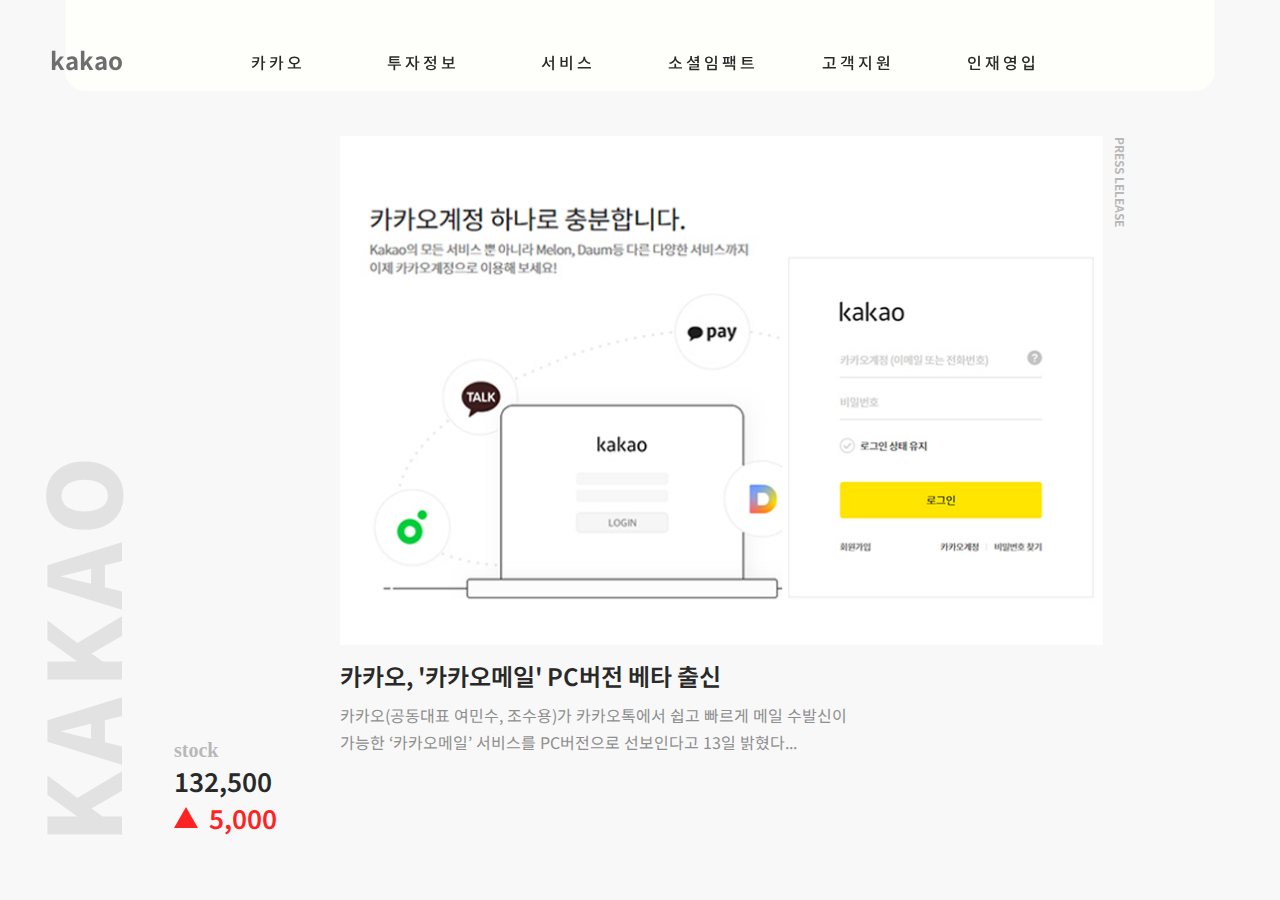
==== commit a95d694f: "Clear kakao" ====
--- a/src/main.html
+++ b/src/main.html
@@ -61,7 +61,14 @@
                     <div class="left_cont rl_cont">
                         <a href="javascript:void(0)">
                             <div class="ser_img1"></div>
-                            <div class="ser_img2"></div>
+                            <div class="ser_img2">
+                                <div class="dia_wrap">
+                                    <img class = "dia1" src="./img/dia1.png" alt="Dialog_1">
+                                    <img class = "dia2" src="./img/dia2.png" alt="Dialog_2">
+                                    <img class = "dia3" src="./img/dia3.png" alt="Dialog_3">
+                                    <img class = "dia4" src="./img/dia4.png" alt="Dialog_4">
+                                </div>
+                            </div>
                         </a>
                         <span class = "txt_ser">SERVICE</span>
                     </div>
@@ -81,7 +88,28 @@
                             <div class="tech_cont">
                                 <a href="javascript:void(0)">
                                     <h1 class = "tit">새로워진 카카오 tech를 소개합니다.</h1>
-                                    <div class = "img"></div>
+                                    <div class="tech_img">
+                                        <div class="left ">
+                                            <div class="top ">
+                                                <div class="box ico1">
+                                                    <div class="icon"></div>
+                                                </div>
+                                                <div class="box ico2">
+                                                    <div class="icon"></div>
+                                                </div>
+                                            </div>
+                                            <div class="bot ">
+                                                <div class="icon">
+                                                    <h1>innovating<br>by kakao</h1>
+                                                </div>
+                                            </div>
+                                        </div>
+                                        <div class="right ">
+                                            <div class="icon">
+                                                <div class="bg"></div>
+                                            </div>
+                                        </div>
+                                    </div>
                                 </a>
                                 <span class = "txt_tech">TECH</span>
                             </div>
--- a/src/css/style.css
+++ b/src/css/style.css
@@ -14,8 +14,8 @@
 .menu_cont .menu_wrap .menu_set > li > a{display: block; position: relative; text-align: center; padding: 20px 0;}
 .menu_cont .menu_wrap .menu_set > li > a > span{color: #292929; font-size: 1rem; font-weight: 500; letter-spacing: 3px;}
 .menu_cont .menu_wrap .menu_set > li > .dept2{display: flex; position: absolute; width: 1150px; left: 50%; top: 90px; height: 0px; 
-     transform: translateX(-50%); min-width: 760px; visibility: hidden; overflow: hidden; transition: height .2s;}
-.menu_cont .menu_wrap .menu_set > li.on > .dept2{visibility: visible;}
+     transform: translateX(-50%); min-width: 760px; display: none; overflow: hidden; transition: height .2s;}
+.menu_cont .menu_wrap .menu_set > li.on > .dept2{display: flex;}
 .menu_cont .menu_wrap .menu_set > li > .dept2 > li{display: block; flex: 1;}
 .menu_cont .menu_wrap .menu_set > li > .dept2 > li > a{position: relative; text-align: center; padding: 15px 0; cursor: default;}
 .menu_cont .menu_wrap .menu_set > li > .dept2 > li > a > span{color: #292929; font-size: 0.93rem; font-weight: 500; letter-spacing: 3px;}
@@ -31,8 +31,8 @@
 /* main container */
 .main_cont{width: 100%; height: 100%; overflow: auto;}
 .main_cont .main_wrap{width: 3600px; height: 100%; min-height: 856px; position: relative;}
-.main_cont .main_wrap::after{content: "";display: block; position: absolute; width: 3600px; height: 800px; background: url("../img/line_bg.png") no-repeat 0 0;
-      background-size: cover; z-index: -5; background-position-y: -200px; bottom: 0px;}
+/* .main_cont .main_wrap::after{content: "";display: block; position: absolute; width: 3600px; height: 800px; background: url("../img/line_bg.png") no-repeat 0 0;
+      background-size: cover; z-index: -5; background-position-y: -200px; bottom: 0px;} */
 .main_cont .main_wrap .cont{position: absolute; height: 100%; bottom: 0;}
 
 /* - stok & title*/
@@ -61,32 +61,66 @@
 .main_cont .main_wrap .pres_cont .pres_wrap .txt_wrap .txt_det{display: block; color : #8e8e8e; font-weight: 400; line-height: 27px;}
 
 /* service tech container */
-.main_cont .main_wrap .ser_tech_cont{width: 964px; left: 1318px;}
+.main_cont .main_wrap .ser_tech_cont{width: 964px; left: 1318px; visibility: hidden;}
 .main_cont .main_wrap .ser_tech_cont .rl_cont{float: left; width: 50%; height: 100%; position: relative;}
 .main_cont .main_wrap .ser_tech_cont .left_cont > a{height: 678px; width: 474px; position: absolute; bottom: 86px;}
 .main_cont .main_wrap .ser_tech_cont .left_cont > a::before{content: ""; display: block; position: absolute; height: 678px; width: 474px; left: 0;}
 .main_cont .main_wrap .ser_tech_cont .left_cont > a::after{content: ""; display: block; position: absolute; height: 373px; width: 197px; top: -33px; right: -92px; z-index: 5;}
 .main_cont .main_wrap .ser_tech_cont .left_cont > a > .ser_img1{width: 100%; height: 100%; background: url("../img/service_img1.png") no-repeat 0 0; background-size: cover; z-index: -5;}
 .main_cont .main_wrap .ser_tech_cont .left_cont > a > .ser_img2{position: absolute; height: 373px; width: 197px;
-     background: url("../img/service_img2.png") no-repeat 0 0; background-size: cover; top: -33px; right: -92px;}
+     background: url("../img/service_img2_bg.png") no-repeat 0 0; background-size: cover; top: -33px; right: -92px; overflow: hidden;}
+.main_cont .main_wrap .ser_tech_cont .left_cont > a > .ser_img2 > .dia_wrap{width: 172px; height: 258px; position: absolute; top: 65px; left: 12px; overflow: hidden;}
+.main_cont .main_wrap .ser_tech_cont .left_cont > a > .ser_img2 > .dia_wrap > img{position: absolute; opacity: 0;}
+.main_cont .main_wrap .ser_tech_cont .left_cont > a > .ser_img2 > .dia_wrap > .dia1{height: 28px; top: 5px; left: 3px;}
+.main_cont .main_wrap .ser_tech_cont .left_cont > a > .ser_img2 > .dia_wrap > .dia2{height: 19px; top: 40px; right: 0px;}
+.main_cont .main_wrap .ser_tech_cont .left_cont > a > .ser_img2 > .dia_wrap > .dia3{height: 123px; top: 64px; right: 0px;}
+.main_cont .main_wrap .ser_tech_cont .left_cont > a > .ser_img2 > .dia_wrap > .dia4{height: 31px; top: 192px; left: 3px;}
+@keyframes expand-bounce {0%{transform: scale(0);} 70%{transform: scale(1.05);} 100%{transform: scale(1);}}
+@keyframes ser_img1_ani{0%{opacity: 0; transform: translateX(-150px);} 100%{opacity: 1; transform: translateX(0);}}
+@keyframes ser_img2_ani{0%{opacity: 0; transform: translateY(-90px);} 30%{opacity: 0; transform: translateY(-90px);} 100%{opacity: 1; transform: translateY(0);}}
+
 .main_cont .main_wrap .ser_tech_cont .left_cont .txt_ser{display: block; position: absolute; bottom: 60px; left: 0; color: #292929; font-size: 0.75rem; 
-     opacity: 0.3; font-weight: 700;}
+     opacity: 0.3; font-weight: 700; }
 .main_cont .main_wrap .ser_tech_cont .right_cont .right_wrap{position: absolute; bottom: 86px;}
 .main_cont .main_wrap .ser_tech_cont .right_cont .ser_txt_cont{padding: 0 0 160px 105px;}
-.main_cont .main_wrap .ser_tech_cont .right_cont .ser_txt_cont .ser_txt > a > h1{color: #292929; letter-spacing: -2px; padding-bottom: 18px; font-weight: 600;}
+.main_cont .main_wrap .ser_tech_cont .right_cont .ser_txt_cont .ser_txt > a > h1{color: #292929; letter-spacing: -2px; padding-bottom: 18px; font-weight: 600;text-align: center;}
 .main_cont .main_wrap .ser_tech_cont .right_cont .ser_txt_cont .ser_txt > a > span{color: #8e8e8e; display: block; line-height: 27px; font-weight: 400;}    
 .main_cont .main_wrap .ser_tech_cont .right_cont .tech_cont{padding-left: 105px;}
-.main_cont .main_wrap .ser_tech_cont .right_cont .tech_cont > a{}
-.main_cont .main_wrap .ser_tech_cont .right_cont .tech_cont > a > .tit{color: #292929; letter-spacing: -2px; padding-bottom: 15px;}
-.main_cont .main_wrap .ser_tech_cont .right_cont .tech_cont > a > .img{width: 375px; height: 314px; background: cyan; border-radius: 25px;}
+.main_cont .main_wrap .ser_tech_cont .right_cont .tech_cont > a{ visibility: hidden;}
+.main_cont .main_wrap .ser_tech_cont .right_cont .tech_cont > a > .tit{color: #292929; letter-spacing: -2px; padding-bottom: 15px}
+.main_cont .main_wrap .ser_tech_cont .right_cont .tech_cont > a > .tech_img{width: 375px; height: 314px; border-radius: 25px; font-size: 0; padding : 20px 10px;
+     position: relative;  box-sizing: border-box; background: url("../img/tech_bg.jpg") no-repeat 0 0;}
+.main_cont .main_wrap .ser_tech_cont .right_cont .tech_cont > a > .tech_img .icon{position : absolute; left : 50%; top: 50%; transform: translate(-50%,-50%); border-radius: 30px; overflow: hidden;}
+.main_cont .main_wrap .ser_tech_cont .right_cont .tech_cont > a > .tech_img .icon::after{content: ""; display: block; width: 55px; height: 55px; 
+    position: absolute; top: 50%; left: 50%; transform: translate(-50%,-50%);}
+.main_cont .main_wrap .ser_tech_cont .right_cont .tech_cont > a > .tech_img .icon::before{content: ''; display: block; height: 100%; background: #000; opacity: 0.5;}
+.main_cont .main_wrap .ser_tech_cont .right_cont .tech_cont > a > .tech_img > .left{display: block; width : 65%; height : 100%; float: left;}
+.main_cont .main_wrap .ser_tech_cont .right_cont .tech_cont > a > .tech_img > .left > .top{height : 50%;}
+.main_cont .main_wrap .ser_tech_cont .right_cont .tech_cont > a > .tech_img > .left > .top > .box{display : inline-block; width:49%; height : 100%; position : relative;}
+.main_cont .main_wrap .ser_tech_cont .right_cont .tech_cont > a > .tech_img > .left > .top > .box > .icon{width : 80%; height: 75%;  top : 53%;}
+.main_cont .main_wrap .ser_tech_cont .right_cont .tech_cont > a > .tech_img > .left > .top > .box.ico1 > .icon::after{background: url("../img/tech_growth.png") no-repeat 0 0; background-size: contain; top: 59%;}
+.main_cont .main_wrap .ser_tech_cont .right_cont .tech_cont > a > .tech_img > .left > .top > .box.ico2 > .icon::after{background: url("../img/tech_value.png") no-repeat 0 0; background-size: contain; }
+.main_cont .main_wrap .ser_tech_cont .right_cont .tech_cont > a > .tech_img > .left > .bot{height : 50%; position: relative;}
+.main_cont .main_wrap .ser_tech_cont .right_cont .tech_cont > a > .tech_img > .left > .bot > .icon{width : 90%; height: 75%;}
+.main_cont .main_wrap .ser_tech_cont .right_cont .tech_cont > a > .tech_img > .left > .bot > .icon::after{background: url("../img/tech_share.png") no-repeat 0 0; background-size: contain;
+    width: 45px; height: 45px; left: 25%;}
+.main_cont .main_wrap .ser_tech_cont .right_cont .tech_cont > a > .tech_img > .left > .bot > .icon > h1{color: #fff; font-size: 1.05rem; display: block; position: absolute; right: -13px;
+    top: 47%; transform: translate(-50%,-50%);}
+.main_cont .main_wrap .ser_tech_cont .right_cont .tech_cont > a > .tech_img > .right{display: block; width : 33%; height : 100%; float: left; position : relative;}
+.main_cont .main_wrap .ser_tech_cont .right_cont .tech_cont > a > .tech_img > .right > .icon{width : 90%; height: 85%;}
+.main_cont .main_wrap .ser_tech_cont .right_cont .tech_cont > a > .tech_img > .right > .icon::after{background: url("../img/tech_technology.png") no-repeat 0 0; background-size: contain; 
+    width: 65px; height: 65px; top: 75%; left: 58%;}
+.main_cont .main_wrap .ser_tech_cont .right_cont .tech_cont > a > .tech_img > .right > .icon > .bg{background: #fff; width: 100%; position: absolute; bottom: 0; height: 0%; animation: tech_ani 4s infinite;}
 .main_cont .main_wrap .ser_tech_cont .right_cont .tech_cont .txt_tech{display: block; position: absolute; bottom: -23px; left: 105px; color: #292929; font-size: 0.75rem; 
      opacity: 0.3; font-weight: 700;}
+@keyframes tech_ani{0%{height: 0%;}  50%{height: 100%;} 100%{height : 0%;}}
+@keyframes left_ani{0%{opacity: 0; transform: translateX(-80px);} 100%{opacity: 1; transform: translateX(0);}}
+@keyframes right_ani{0%{opacity: 0; transform: translateX(80px);} 100%{opacity: 1; transform: translateX(0);}}
 
 /* social container */
-.main_cont .main_wrap .soc_pri_cont{width: 900px; left: 2551px;}
+.main_cont .main_wrap .soc_pri_cont{width: 900px; left: 2551px; visibility: hidden;}
 .main_cont .main_wrap .soc_pri_cont .soc_pri_wrap{position: absolute; bottom: 84px;}
-.main_cont .main_wrap .soc_pri_cont .soc_pri_wrap .soc_cont{}
-.main_cont .main_wrap .soc_pri_cont .soc_pri_wrap .soc_cont .txt_soc{display: block; position: absolute; top: 163px; left: 0; color: #292929; font-size: 0.75rem; 
+.main_cont .main_wrap .soc_pri_cont .soc_pri_wrap .soc_cont .txt_soc{display: block; position: absolute; top: -25px; left: 0; color: #292929; font-size: 0.75rem; 
      opacity: 0.3; font-weight: 700;}
 .main_cont .main_wrap .soc_pri_cont .soc_pri_wrap .soc_cont > a::before{content: ""; display: block; position: absolute; width: 898px; height: 450px; top: 0;}
 .main_cont .main_wrap .soc_pri_cont .soc_pri_wrap .soc_cont > a > .img_soc{width: 898px; height: 450px; background: url("../img/socialimpact_img1.png") no-repeat 0 0; background-size: contain;}
@@ -94,20 +128,6 @@
 .main_cont .main_wrap .soc_pri_cont .soc_pri_wrap .soc_cont > a > .soc_txt > h1{color: #292929; letter-spacing: -2px; padding-bottom: 10px; font-weight: 600;}
 .main_cont .main_wrap .soc_pri_cont .soc_pri_wrap .soc_cont > a > .soc_txt > span{color: #8e8e8e; display: block; line-height: 27px; font-weight: 400;}
 .main_cont .main_wrap .soc_pri_cont .soc_pri_wrap .pri_cont{position: relative; padding: 78px 0 0 605px;}
-.main_cont .main_wrap .soc_pri_cont .soc_pri_wrap .pri_cont > a{}
 .main_cont .main_wrap .soc_pri_cont .soc_pri_wrap .pri_cont > a::before{content: ""; display: block; position: absolute; width: 34px; height: 40px;
       background: url("../img/pri_icon.png") no-repeat 0 0; background-size: cover; right: 305px; bottom: -1px;}
 .main_cont .main_wrap .soc_pri_cont .soc_pri_wrap .pri_cont > a > .pri_txt{color: #292929; font-weight: 600;}
-/* .main_cont .main_wrap .soc_pri_cont .soc_cont .txt_soc{display: block; position: absolute; top: 163px; left: 0; color: #292929; font-size: 0.75rem; 
-     opacity: 0.3; font-weight: 700;}
-.main_cont .main_wrap .soc_pri_cont .soc_cont > a::before{content: ""; display: block; position: absolute; width: 898px; height: 450px; top: 186px;}
-.main_cont .main_wrap .soc_pri_cont .soc_cont > a > .img_soc{width: 898px; height: 450px; position: absolute; background: url("../img/socialimpact_img1.png") no-repeat 0 0; 
-     background-size: contain; top: 186px; z-index: -5;}
-.main_cont .main_wrap .soc_pri_cont .soc_cont > a > .soc_txt{position: absolute; bottom: 194px;}
-.main_cont .main_wrap .soc_pri_cont .soc_cont > a > .soc_txt > h1{color: #292929; letter-spacing: -2px; padding-bottom: 10px; font-weight: 600;}
-.main_cont .main_wrap .soc_pri_cont .soc_cont > a > .soc_txt > span{color: #8e8e8e; display: block; line-height: 27px; font-weight: 400;}
-.main_cont .main_wrap .soc_pri_cont .pri_cont{height: 160px; position: relative;}
-.main_cont .main_wrap .soc_pri_cont .pri_cont > a{position: absolute;right: 0; top: 30px;}
-.main_cont .main_wrap .soc_pri_cont .pri_cont > a::before{content: ""; display: block; position: absolute; width: 34px; height: 40px;
-      background: url("../img/pri_icon.png") no-repeat 0 0; background-size: cover; left: -47px; top: 1px;}
-.main_cont .main_wrap .soc_pri_cont .pri_cont > a > .pri_txt{color: #292929; font-weight: 600;} */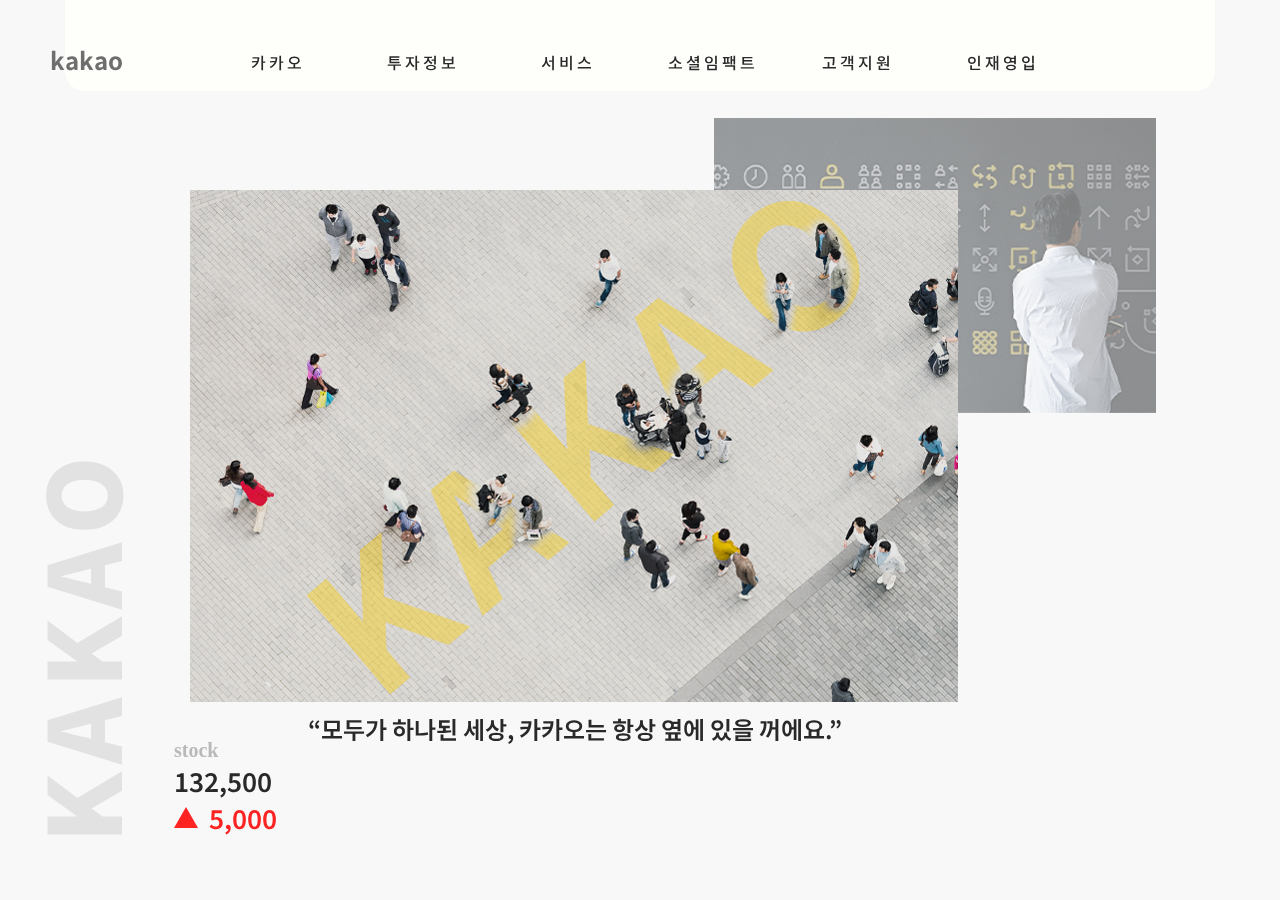
==== commit 96ada290: "Woring main area" ====
--- a/src/main.html
+++ b/src/main.html
@@ -37,6 +37,21 @@
                             <span class = "ret">132,500</span>
                             <span class = "chg">5,000</span>
                         </div>
+                    </div>
+                </section>
+                <section class = "int_cont cont">
+                    <div class="int_wrap">
+                        <a href="javascript:void(0)">
+                            <div class="img_wrap mid">
+                                <div class="img_int"></div>
+                            </div>
+                            <div class="img_wrap rt">
+                                <div class="img_int"></div>
+                            </div>
+                            <div class="txt_wrap">
+                                <span class="txt_tit">“모두가 하나된 세상, 카카오는 항상 옆에 있을 꺼에요.”</span>
+                            </div>
+                        </a>
                     </div>
                 </section>
                 <section class = "pres_cont cont">
--- a/src/css/style.css
+++ b/src/css/style.css
@@ -30,10 +30,23 @@
 
 /* main container */
 .main_cont{width: 100%; height: 100%; overflow: auto;}
-.main_cont .main_wrap{width: 3600px; height: 100%; min-height: 856px; position: relative;}
+.main_cont .main_wrap{width: 4703px; height: 100%; min-height: 856px; position: relative;}
 /* .main_cont .main_wrap::after{content: "";display: block; position: absolute; width: 3600px; height: 800px; background: url("../img/line_bg.png") no-repeat 0 0;
       background-size: cover; z-index: -5; background-position-y: -200px; bottom: 0px;} */
 .main_cont .main_wrap .cont{position: absolute; height: 100%; bottom: 0;}
+
+/* - introduce */
+.main_cont .main_wrap .int_cont{width: 770px; left: 190px;}
+.main_cont .main_wrap .int_cont .int_wrap{position : absolute; bottom: 144px;}
+.main_cont .main_wrap .int_cont .int_wrap > a{position: absolute; top: -566px;}
+.main_cont .main_wrap .int_cont .int_wrap > a > .img_wrap{position: absolute;}
+.main_cont .main_wrap .int_cont .int_wrap > a > .img_wrap.mid{width: 770px; height: 512px; top: 0; left : 0;}
+.main_cont .main_wrap .int_cont .int_wrap > a > .img_wrap.rt{width: 442px; height: 295px; top: -72px; left: 524px; opacity: .5; z-index: -5;}
+.main_cont .main_wrap .int_cont .int_wrap > a > .img_wrap .img_int{height: 100%; background-size: contain;}
+.main_cont .main_wrap .int_cont .int_wrap > a > .img_wrap.mid .img_int{background: url("../img/main_bg_ty1.png") no-repeat 0 0;}
+.main_cont .main_wrap .int_cont .int_wrap > a > .img_wrap.rt .img_int{background: url("../img/main_bg_ty2.png") no-repeat 0 0;}
+.main_cont .main_wrap .int_cont .int_wrap > a > .txt_wrap{position: absolute; width: 770px; top: 512px;}
+.main_cont .main_wrap .int_cont .int_wrap > a > .txt_wrap .txt_tit{display: block; color : #292929; font-size: 1.5rem; font-weight: 600; padding: 9px 0 9px 0; text-align: center;}
 
 /* - stok & title*/
 .main_cont .main_wrap .tit_cont{width: 298px;}
@@ -50,31 +63,34 @@
      border-right: 12px solid transparent; border-bottom: 21px solid #fe2323; position: absolute; left: 0; bottom: 8px;}
 
 /* - press release */
-.main_cont .main_wrap .pres_cont{width: 768px; left: 340px;}
+.main_cont .main_wrap .pres_cont{width: 768px; left: 1443px;} 
+/* .main_cont .main_wrap .pres_cont{width: 768px; left: 340px;}  */
 .main_cont .main_wrap .pres_cont .pres_wrap{position: absolute; bottom: 144px;}
 .main_cont .main_wrap .pres_cont .pres_wrap .img_wrap{width: 763px; height: 513px; position :relative;}
 .main_cont .main_wrap .pres_cont .pres_wrap .img_wrap .img_pres{height: 513px; background: url("../img/pressRelease_img.png") no-repeat 0 0; 
-     background-size: contain; bottom: 0px;}
+     background-size: contain;}
 .main_cont .main_wrap .pres_cont .pres_wrap .img_wrap .txt_pres{display: block; position : absolute; transform: rotate(90deg); color: #292929; font-size: 0.75rem; 
      opacity: 0.3; font-weight: 700; top: 37px; right: -62px;}
 .main_cont .main_wrap .pres_cont .pres_wrap .txt_wrap .txt_tit{display: block; color : #292929; font-size: 1.5rem; font-weight: 600; padding: 9px 0 9px 0;}
 .main_cont .main_wrap .pres_cont .pres_wrap .txt_wrap .txt_det{display: block; color : #8e8e8e; font-weight: 400; line-height: 27px;}
 
 /* service tech container */
-.main_cont .main_wrap .ser_tech_cont{width: 964px; left: 1318px; visibility: hidden;}
+.main_cont .main_wrap .ser_tech_cont{width: 964px; left: 2421px; visibility: hidden;}
+/* .main_cont .main_wrap .ser_tech_cont{width: 964px; left: 1318px; visibility: hidden;} */
 .main_cont .main_wrap .ser_tech_cont .rl_cont{float: left; width: 50%; height: 100%; position: relative;}
-.main_cont .main_wrap .ser_tech_cont .left_cont > a{height: 678px; width: 474px; position: absolute; bottom: 86px;}
-.main_cont .main_wrap .ser_tech_cont .left_cont > a::before{content: ""; display: block; position: absolute; height: 678px; width: 474px; left: 0;}
-.main_cont .main_wrap .ser_tech_cont .left_cont > a::after{content: ""; display: block; position: absolute; height: 373px; width: 197px; top: -33px; right: -92px; z-index: 5;}
-.main_cont .main_wrap .ser_tech_cont .left_cont > a > .ser_img1{width: 100%; height: 100%; background: url("../img/service_img1.png") no-repeat 0 0; background-size: cover; z-index: -5;}
-.main_cont .main_wrap .ser_tech_cont .left_cont > a > .ser_img2{position: absolute; height: 373px; width: 197px;
-     background: url("../img/service_img2_bg.png") no-repeat 0 0; background-size: cover; top: -33px; right: -92px; overflow: hidden;}
-.main_cont .main_wrap .ser_tech_cont .left_cont > a > .ser_img2 > .dia_wrap{width: 172px; height: 258px; position: absolute; top: 65px; left: 12px; overflow: hidden;}
+.main_cont .main_wrap .ser_tech_cont .left_cont > a{height: 610px; width: 474px; position: absolute; bottom: 86px;}
+.main_cont .main_wrap .ser_tech_cont .left_cont > a::before{content: ""; display: block; position: absolute; height: 613px; width: 474px; left: 0;}
+.main_cont .main_wrap .ser_tech_cont .left_cont > a::after{content: ""; display: block; position: absolute; height: 451px; width: 238px; top: -98px; right: -92px; z-index: 5;}
+.main_cont .main_wrap .ser_tech_cont .left_cont > a > .ser_img1{width: 100%; height: 100%; background: url("../img/service_img1.png") no-repeat 0 0; background-size: cover; 
+     z-index: -5; background-position-y : -65px;}
+.main_cont .main_wrap .ser_tech_cont .left_cont > a > .ser_img2{position: absolute; height: 451px; width: 238px;
+     background: url("../img/service_img2_bg.png") no-repeat 0 0; background-size: cover; top: -98px; right: -92px; overflow: hidden;}
+.main_cont .main_wrap .ser_tech_cont .left_cont > a > .ser_img2 > .dia_wrap{width: 210px; height: 329px; position: absolute; top: 65px; left: 15px; overflow: hidden;}
 .main_cont .main_wrap .ser_tech_cont .left_cont > a > .ser_img2 > .dia_wrap > img{position: absolute; opacity: 0;}
-.main_cont .main_wrap .ser_tech_cont .left_cont > a > .ser_img2 > .dia_wrap > .dia1{height: 28px; top: 5px; left: 3px;}
-.main_cont .main_wrap .ser_tech_cont .left_cont > a > .ser_img2 > .dia_wrap > .dia2{height: 19px; top: 40px; right: 0px;}
-.main_cont .main_wrap .ser_tech_cont .left_cont > a > .ser_img2 > .dia_wrap > .dia3{height: 123px; top: 64px; right: 0px;}
-.main_cont .main_wrap .ser_tech_cont .left_cont > a > .ser_img2 > .dia_wrap > .dia4{height: 31px; top: 192px; left: 3px;}
+.main_cont .main_wrap .ser_tech_cont .left_cont > a > .ser_img2 > .dia_wrap > .dia1{height: 40px; top: 16px; left: 3px;}
+.main_cont .main_wrap .ser_tech_cont .left_cont > a > .ser_img2 > .dia_wrap > .dia2{height: 28px; top: 65px; right: 0px;}
+.main_cont .main_wrap .ser_tech_cont .left_cont > a > .ser_img2 > .dia_wrap > .dia3{height: 164px; top: 99px; right: 3px;}
+.main_cont .main_wrap .ser_tech_cont .left_cont > a > .ser_img2 > .dia_wrap > .dia4{height: 41px; top: 268px; left: 3px;}
 @keyframes expand-bounce {0%{transform: scale(0);} 70%{transform: scale(1.05);} 100%{transform: scale(1);}}
 @keyframes ser_img1_ani{0%{opacity: 0; transform: translateX(-150px);} 100%{opacity: 1; transform: translateX(0);}}
 @keyframes ser_img2_ani{0%{opacity: 0; transform: translateY(-90px);} 30%{opacity: 0; transform: translateY(-90px);} 100%{opacity: 1; transform: translateY(0);}}
@@ -82,7 +98,7 @@
 .main_cont .main_wrap .ser_tech_cont .left_cont .txt_ser{display: block; position: absolute; bottom: 60px; left: 0; color: #292929; font-size: 0.75rem; 
      opacity: 0.3; font-weight: 700; }
 .main_cont .main_wrap .ser_tech_cont .right_cont .right_wrap{position: absolute; bottom: 86px;}
-.main_cont .main_wrap .ser_tech_cont .right_cont .ser_txt_cont{padding: 0 0 160px 105px;}
+.main_cont .main_wrap .ser_tech_cont .right_cont .ser_txt_cont{padding: 0 0 94px 105px;}
 .main_cont .main_wrap .ser_tech_cont .right_cont .ser_txt_cont .ser_txt > a > h1{color: #292929; letter-spacing: -2px; padding-bottom: 18px; font-weight: 600;text-align: center;}
 .main_cont .main_wrap .ser_tech_cont .right_cont .ser_txt_cont .ser_txt > a > span{color: #8e8e8e; display: block; line-height: 27px; font-weight: 400;}    
 .main_cont .main_wrap .ser_tech_cont .right_cont .tech_cont{padding-left: 105px;}
@@ -118,7 +134,8 @@
 @keyframes right_ani{0%{opacity: 0; transform: translateX(80px);} 100%{opacity: 1; transform: translateX(0);}}
 
 /* social container */
-.main_cont .main_wrap .soc_pri_cont{width: 900px; left: 2551px; visibility: hidden;}
+.main_cont .main_wrap .soc_pri_cont{width: 900px; left: 3654px; visibility: hidden;}
+/* .main_cont .main_wrap .soc_pri_cont{width: 900px; left: 2551px; visibility: hidden;} */
 .main_cont .main_wrap .soc_pri_cont .soc_pri_wrap{position: absolute; bottom: 84px;}
 .main_cont .main_wrap .soc_pri_cont .soc_pri_wrap .soc_cont .txt_soc{display: block; position: absolute; top: -25px; left: 0; color: #292929; font-size: 0.75rem; 
      opacity: 0.3; font-weight: 700;}
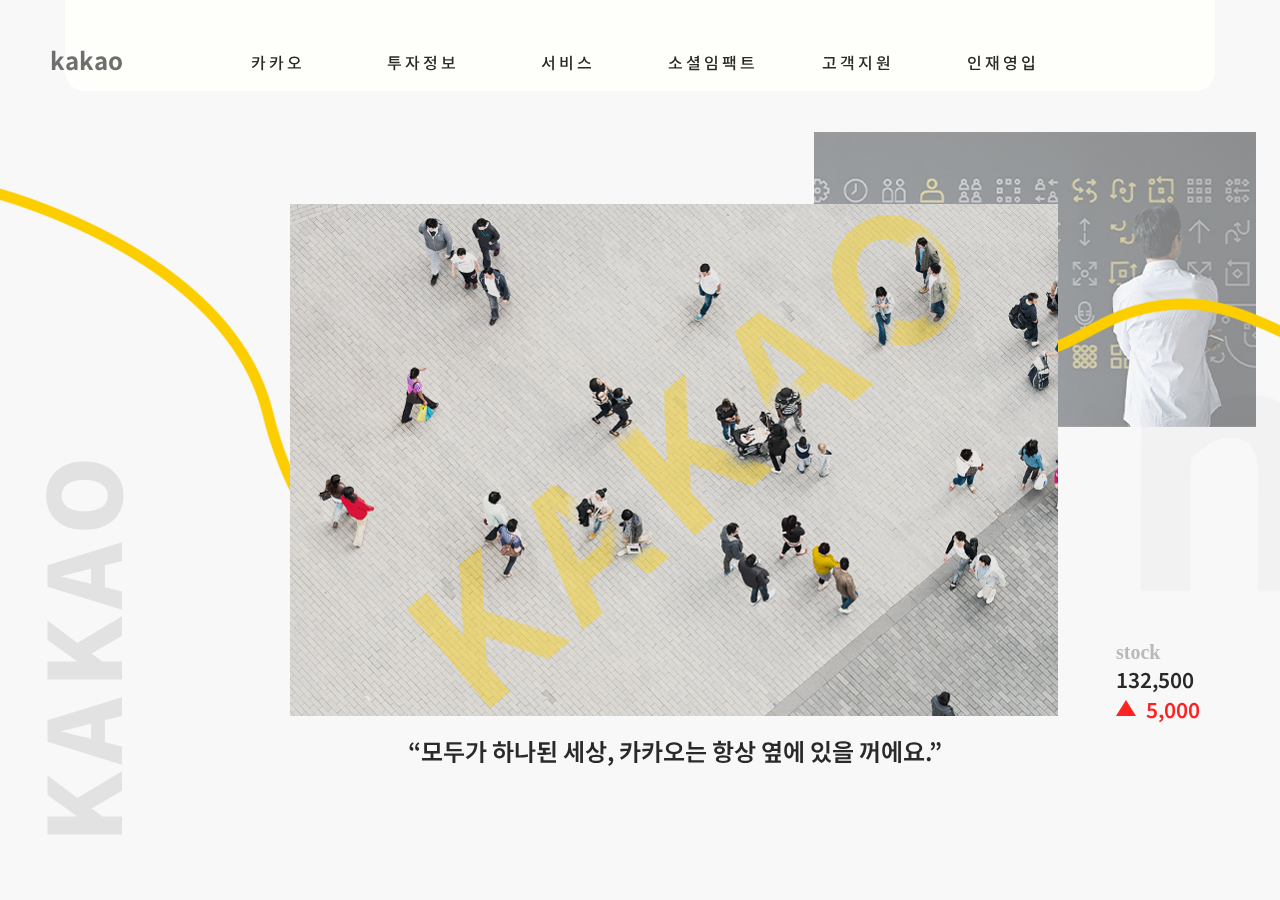
==== commit 469d3405: "Working maron" ====
--- a/src/main.html
+++ b/src/main.html
@@ -31,27 +31,31 @@
                     <div class="tit_wrap">
                         <span>KAKAO</span>
                     </div>
-                    <div class="stok_wrap">
-                        <div class="stok_txt_wrap">
-                            <h1>stock</h1>
-                            <span class = "ret">132,500</span>
-                            <span class = "chg">5,000</span>
-                        </div>
-                    </div>
                 </section>
                 <section class = "int_cont cont">
                     <div class="int_wrap">
                         <a href="javascript:void(0)">
-                            <div class="img_wrap mid">
+                            <div class="img_wrap dp0">
                                 <div class="img_int"></div>
                             </div>
-                            <div class="img_wrap rt">
+                            <div class="img_wrap dp1">
+                                <div class="img_int"></div>
+                            </div>
+                            <div class="img_wrap dp2">
+                                <div class="img_int"></div>
+                            </div>
+                            <div class="img_wrap dp3">
                                 <div class="img_int"></div>
                             </div>
                             <div class="txt_wrap">
                                 <span class="txt_tit">“모두가 하나된 세상, 카카오는 항상 옆에 있을 꺼에요.”</span>
                             </div>
                         </a>
+                    </div>
+                    <div class="stok_wrap">
+                        <h1>stock</h1>
+                        <span class = "ret">132,500</span>
+                        <span class = "chg">5,000</span>
                     </div>
                 </section>
                 <section class = "pres_cont cont">
--- a/src/css/style.css
+++ b/src/css/style.css
@@ -34,19 +34,37 @@
 /* .main_cont .main_wrap::after{content: "";display: block; position: absolute; width: 3600px; height: 800px; background: url("../img/line_bg.png") no-repeat 0 0;
       background-size: cover; z-index: -5; background-position-y: -200px; bottom: 0px;} */
 .main_cont .main_wrap .cont{position: absolute; height: 100%; bottom: 0;}
+.main_cont .main_wrap::before,
+.main_cont .main_wrap::after{content: ""; display: block; width: 100%; height: 558px; position : absolute; }
+.main_cont .main_wrap::before{bottom: 155px; left: 0; background: url("../img/line_bg.png") no-repeat 0 0;}
+.main_cont .main_wrap::after{width: 4000px; bottom: 20px; left: 350px; background: url("../img/txt_bg.png") no-repeat 0 0;
+      background-size: contain; opacity: 0.55; z-index: -5;}
 
 /* - introduce */
-.main_cont .main_wrap .int_cont{width: 770px; left: 190px;}
-.main_cont .main_wrap .int_cont .int_wrap{position : absolute; bottom: 144px;}
+.main_cont .main_wrap .int_cont{width: 770px; left: 290px;}
+.main_cont .main_wrap .int_cont .int_wrap{position : absolute; bottom: 130px;}
 .main_cont .main_wrap .int_cont .int_wrap > a{position: absolute; top: -566px;}
-.main_cont .main_wrap .int_cont .int_wrap > a > .img_wrap{position: absolute;}
-.main_cont .main_wrap .int_cont .int_wrap > a > .img_wrap.mid{width: 770px; height: 512px; top: 0; left : 0;}
-.main_cont .main_wrap .int_cont .int_wrap > a > .img_wrap.rt{width: 442px; height: 295px; top: -72px; left: 524px; opacity: .5; z-index: -5;}
-.main_cont .main_wrap .int_cont .int_wrap > a > .img_wrap .img_int{height: 100%; background-size: contain;}
-.main_cont .main_wrap .int_cont .int_wrap > a > .img_wrap.mid .img_int{background: url("../img/main_bg_ty1.png") no-repeat 0 0;}
-.main_cont .main_wrap .int_cont .int_wrap > a > .img_wrap.rt .img_int{background: url("../img/main_bg_ty2.png") no-repeat 0 0;}
+.main_cont .main_wrap .int_cont .int_wrap > a > .img_wrap{position: absolute; transition: all 1s;}
+/* .main_cont .main_wrap .int_cont .int_wrap > a > .img_wrap.dp0{width: 900px; height: 600px; top: 72px; left : -280px; opacity: 0; visibility: hidden;} */
+.main_cont .main_wrap .int_cont .int_wrap > a > .img_wrap.dp0{width: 900px; height: 600px; top: 72px; left : -280px; opacity: 0; z-index: -10;}
+.main_cont .main_wrap .int_cont .int_wrap > a > .img_wrap.dp1{width: 770px; height: 512px; top: 0; left : 0; opacity: 1;}
+.main_cont .main_wrap .int_cont .int_wrap > a > .img_wrap.dp2{width: 442px; height: 295px; top: -72px; left: 524px; opacity: .5; z-index: -5;}
+.main_cont .main_wrap .int_cont .int_wrap > a > .img_wrap.dp3{width: 340px; height: 227px; top: -130px; left: 700px; opacity: 0; z-index: -10;}
+.main_cont .main_wrap .int_cont .int_wrap > a > .img_wrap.dp0 .img_int{background: url("../img/main_bg_ty1.png") no-repeat 0 0; background-size: contain;}
+.main_cont .main_wrap .int_cont .int_wrap > a > .img_wrap.dp1 .img_int{background: url("../img/main_bg_ty1.png") no-repeat 0 0; background-size: contain;}
+.main_cont .main_wrap .int_cont .int_wrap > a > .img_wrap.dp2 .img_int{background: url("../img/main_bg_ty2.png") no-repeat 0 0; background-size: contain;}
+.main_cont .main_wrap .int_cont .int_wrap > a > .img_wrap.dp3 .img_int{background: url("../img/main_bg_ty2.png") no-repeat 0 0; background-size: contain;}
+.main_cont .main_wrap .int_cont .int_wrap > a > .img_wrap .img_int{height: 100%;}
 .main_cont .main_wrap .int_cont .int_wrap > a > .txt_wrap{position: absolute; width: 770px; top: 512px;}
-.main_cont .main_wrap .int_cont .int_wrap > a > .txt_wrap .txt_tit{display: block; color : #292929; font-size: 1.5rem; font-weight: 600; padding: 9px 0 9px 0; text-align: center;}
+.main_cont .main_wrap .int_cont .int_wrap > a > .txt_wrap .txt_tit{display: block; color : #292929; font-size: 1.5rem; font-weight: 600; padding: 17px 0; text-align: center;}
+
+.main_cont .main_wrap .int_cont .stok_wrap {position: absolute; bottom: 176px; right: -140px;}
+.main_cont .main_wrap .int_cont .stok_wrap > h1{color: #292929; opacity: 0.3; font-size: 1.25rem;}
+.main_cont .main_wrap .int_cont .stok_wrap > span{display: block; font-size: 1.3rem; font-weight: 600;}
+.main_cont .main_wrap .int_cont .stok_wrap .ret{color: #292929;}
+.main_cont .main_wrap .int_cont .stok_wrap .chg{color: #fe2323; position: relative; padding-left: 30px;}
+.main_cont .main_wrap .int_cont .stok_wrap .chg::after{content: ""; display: block; width: 0; height: 0; border-left: 10px solid transparent; 
+     border-right: 10px solid transparent; border-bottom: 16px solid #fe2323; position: absolute; left: 0; bottom: 8px;}
 
 /* - stok & title*/
 .main_cont .main_wrap .tit_cont{width: 298px;}
@@ -82,7 +100,7 @@
 .main_cont .main_wrap .ser_tech_cont .left_cont > a::before{content: ""; display: block; position: absolute; height: 613px; width: 474px; left: 0;}
 .main_cont .main_wrap .ser_tech_cont .left_cont > a::after{content: ""; display: block; position: absolute; height: 451px; width: 238px; top: -98px; right: -92px; z-index: 5;}
 .main_cont .main_wrap .ser_tech_cont .left_cont > a > .ser_img1{width: 100%; height: 100%; background: url("../img/service_img1.png") no-repeat 0 0; background-size: cover; 
-     z-index: -5; background-position-y : -65px;}
+     z-index: -5; background-position-y : -65px; position: relative;}
 .main_cont .main_wrap .ser_tech_cont .left_cont > a > .ser_img2{position: absolute; height: 451px; width: 238px;
      background: url("../img/service_img2_bg.png") no-repeat 0 0; background-size: cover; top: -98px; right: -92px; overflow: hidden;}
 .main_cont .main_wrap .ser_tech_cont .left_cont > a > .ser_img2 > .dia_wrap{width: 210px; height: 329px; position: absolute; top: 65px; left: 15px; overflow: hidden;}
@@ -140,7 +158,8 @@
 .main_cont .main_wrap .soc_pri_cont .soc_pri_wrap .soc_cont .txt_soc{display: block; position: absolute; top: -25px; left: 0; color: #292929; font-size: 0.75rem; 
      opacity: 0.3; font-weight: 700;}
 .main_cont .main_wrap .soc_pri_cont .soc_pri_wrap .soc_cont > a::before{content: ""; display: block; position: absolute; width: 898px; height: 450px; top: 0;}
-.main_cont .main_wrap .soc_pri_cont .soc_pri_wrap .soc_cont > a > .img_soc{width: 898px; height: 450px; background: url("../img/socialimpact_img1.png") no-repeat 0 0; background-size: contain;}
+.main_cont .main_wrap .soc_pri_cont .soc_pri_wrap .soc_cont > a > .img_soc{width: 898px; height: 450px; background: url("../img/socialimpact_img1.png") no-repeat 0 0; 
+     background-size: contain; position: relative; z-index: -5;}
 .main_cont .main_wrap .soc_pri_cont .soc_pri_wrap .soc_cont > a > .soc_txt{padding-top: 15px;}
 .main_cont .main_wrap .soc_pri_cont .soc_pri_wrap .soc_cont > a > .soc_txt > h1{color: #292929; letter-spacing: -2px; padding-bottom: 10px; font-weight: 600;}
 .main_cont .main_wrap .soc_pri_cont .soc_pri_wrap .soc_cont > a > .soc_txt > span{color: #8e8e8e; display: block; line-height: 27px; font-weight: 400;}
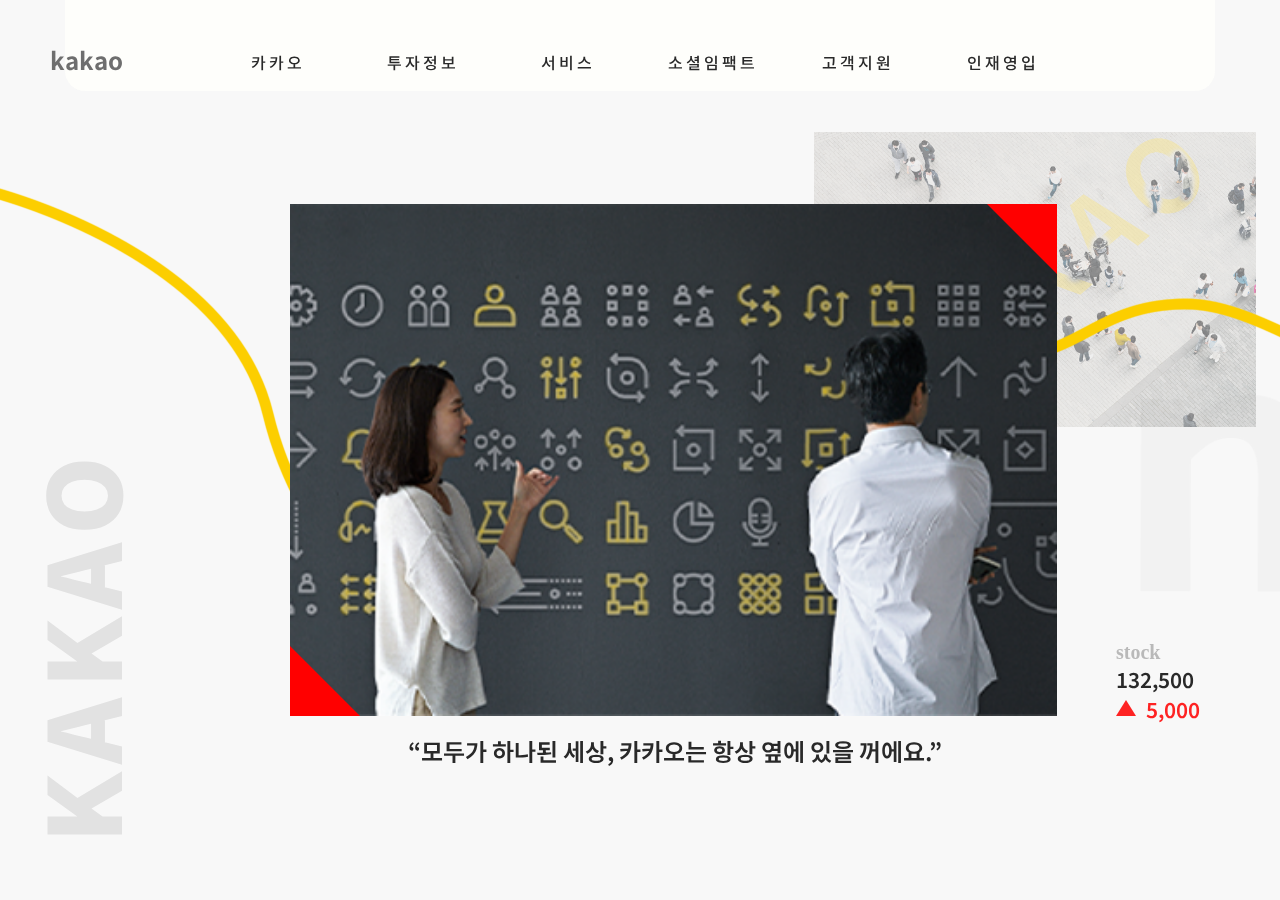
==== commit 895ffadc: "Working rlBtn" ====
--- a/src/main.html
+++ b/src/main.html
@@ -10,6 +10,7 @@
     <script src="script/data.js"></script>
     <script src="script/menu.js"></script>
     <script src="script/script.js"></script>
+    <script src="script/main_slider.js"></script>
     <title></title>
 </head>
 <body>
@@ -34,17 +35,19 @@
                 </section>
                 <section class = "int_cont cont">
                     <div class="int_wrap">
+                        <a href="javascript:void(0)" class = "lbtn btn"></a>
+                        <a href="javascript:void(0)" class = "rbtn btn"></a>
                         <a href="javascript:void(0)">
-                            <div class="img_wrap dp0">
+                            <div class="img_wrap dp0 ty0">
                                 <div class="img_int"></div>
                             </div>
-                            <div class="img_wrap dp1">
+                            <div class="img_wrap dp1 ty1">
                                 <div class="img_int"></div>
                             </div>
-                            <div class="img_wrap dp2">
+                            <div class="img_wrap dp2 ty2">
                                 <div class="img_int"></div>
                             </div>
-                            <div class="img_wrap dp3">
+                            <div class="img_wrap dp3 ty3">
                                 <div class="img_int"></div>
                             </div>
                             <div class="txt_wrap">
--- a/src/css/style.css
+++ b/src/css/style.css
@@ -43,17 +43,24 @@
 /* - introduce */
 .main_cont .main_wrap .int_cont{width: 770px; left: 290px;}
 .main_cont .main_wrap .int_cont .int_wrap{position : absolute; bottom: 130px;}
+.main_cont .main_wrap .int_cont .int_wrap .btn{position: absolute; display: block; width: 70px; height: 70px; z-index: 20;}
+.main_cont .main_wrap .int_cont .int_wrap .btn.lbtn{left : 0px; top: -124px;}
+.main_cont .main_wrap .int_cont .int_wrap .btn.lbtn:hover{background: red;}
+.main_cont .main_wrap .int_cont .int_wrap .btn.rbtn{left: 697px; top: -566px;}
 .main_cont .main_wrap .int_cont .int_wrap > a{position: absolute; top: -566px;}
-.main_cont .main_wrap .int_cont .int_wrap > a > .img_wrap{position: absolute; transition: all 1s;}
-/* .main_cont .main_wrap .int_cont .int_wrap > a > .img_wrap.dp0{width: 900px; height: 600px; top: 72px; left : -280px; opacity: 0; visibility: hidden;} */
-.main_cont .main_wrap .int_cont .int_wrap > a > .img_wrap.dp0{width: 900px; height: 600px; top: 72px; left : -280px; opacity: 0; z-index: -10;}
-.main_cont .main_wrap .int_cont .int_wrap > a > .img_wrap.dp1{width: 770px; height: 512px; top: 0; left : 0; opacity: 1;}
+.main_cont .main_wrap .int_cont .int_wrap > a > .img_wrap{position: absolute; transition: all .5s;}
+.main_cont .main_wrap .int_cont .int_wrap > a > .img_wrap.dp0{width: 900px; height: 600px; top: 72px; left : -280px; opacity: 0; z-index: -5;}
+.main_cont .main_wrap .int_cont .int_wrap > a > .img_wrap.dp1{width: 768px; height: 512px; top: 0; left : 0; opacity: 1; z-index: 0;}
+.main_cont .main_wrap .int_cont .int_wrap > a > .img_wrap.dp1::after,
+.main_cont .main_wrap .int_cont .int_wrap > a > .img_wrap.dp1::before{content: ""; display: block; position: absolute; color: #000; z-index: 10;}
+.main_cont .main_wrap .int_cont .int_wrap > a > .img_wrap.dp1::after{right: 1px; top: 0; border-top: 35px solid red; border-bottom: 35px solid transparent; border-right: 35px solid red; border-left: 35px solid  transparent;}
+.main_cont .main_wrap .int_cont .int_wrap > a > .img_wrap.dp1::before{left: 0; bottom: 0; border-top: 35px solid transparent; border-bottom: 35px solid red; border-right: 35px solid transparent; border-left: 35px solid  red;}
 .main_cont .main_wrap .int_cont .int_wrap > a > .img_wrap.dp2{width: 442px; height: 295px; top: -72px; left: 524px; opacity: .5; z-index: -5;}
 .main_cont .main_wrap .int_cont .int_wrap > a > .img_wrap.dp3{width: 340px; height: 227px; top: -130px; left: 700px; opacity: 0; z-index: -10;}
-.main_cont .main_wrap .int_cont .int_wrap > a > .img_wrap.dp0 .img_int{background: url("../img/main_bg_ty1.png") no-repeat 0 0; background-size: contain;}
-.main_cont .main_wrap .int_cont .int_wrap > a > .img_wrap.dp1 .img_int{background: url("../img/main_bg_ty1.png") no-repeat 0 0; background-size: contain;}
-.main_cont .main_wrap .int_cont .int_wrap > a > .img_wrap.dp2 .img_int{background: url("../img/main_bg_ty2.png") no-repeat 0 0; background-size: contain;}
-.main_cont .main_wrap .int_cont .int_wrap > a > .img_wrap.dp3 .img_int{background: url("../img/main_bg_ty2.png") no-repeat 0 0; background-size: contain;}
+.main_cont .main_wrap .int_cont .int_wrap > a > .img_wrap.ty0 .img_int{background: url("../img/main_bg_ty1.png") no-repeat 0 0; background-size: contain;}
+.main_cont .main_wrap .int_cont .int_wrap > a > .img_wrap.ty1 .img_int{background: url("../img/main_bg_ty2.png") no-repeat 0 0; background-size: contain;}
+.main_cont .main_wrap .int_cont .int_wrap > a > .img_wrap.ty2 .img_int{background: url("../img/main_bg_ty1.png") no-repeat 0 0; background-size: contain;}
+.main_cont .main_wrap .int_cont .int_wrap > a > .img_wrap.ty3 .img_int{background: url("../img/main_bg_ty2.png") no-repeat 0 0; background-size: contain;}
 .main_cont .main_wrap .int_cont .int_wrap > a > .img_wrap .img_int{height: 100%;}
 .main_cont .main_wrap .int_cont .int_wrap > a > .txt_wrap{position: absolute; width: 770px; top: 512px;}
 .main_cont .main_wrap .int_cont .int_wrap > a > .txt_wrap .txt_tit{display: block; color : #292929; font-size: 1.5rem; font-weight: 600; padding: 17px 0; text-align: center;}
@@ -167,3 +174,4 @@
 .main_cont .main_wrap .soc_pri_cont .soc_pri_wrap .pri_cont > a::before{content: ""; display: block; position: absolute; width: 34px; height: 40px;
       background: url("../img/pri_icon.png") no-repeat 0 0; background-size: cover; right: 305px; bottom: -1px;}
 .main_cont .main_wrap .soc_pri_cont .soc_pri_wrap .pri_cont > a > .pri_txt{color: #292929; font-weight: 600;}
+
